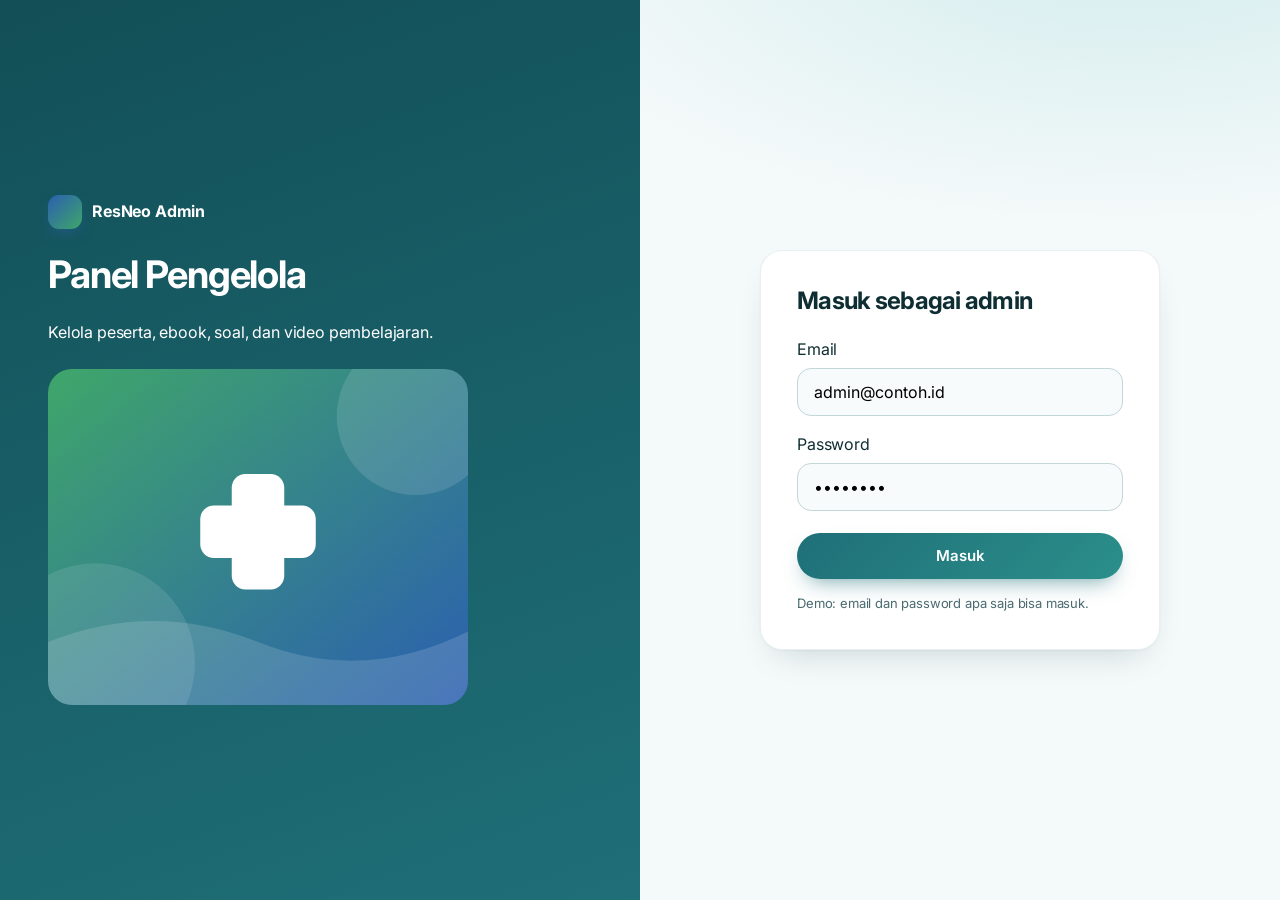
==== admin.html @ b6866e9e "first commit" ====
<!doctype html><html lang="id"><head><meta charset="utf-8"><meta name="viewport" content="width=device-width,initial-scale=1"><title>Dasbor Admin – ResNeo</title><link rel="icon" href="assets/hero.svg"><link href="https://fonts.googleapis.com/css2?family=Inter:wght@400;600;700&display=swap" rel="stylesheet"><link rel="stylesheet" href="styles.css"></head><body><div class="adm"><nav class="sb"><a class="lg" href="index.html" style="margin:0 0 20px 8px"><span class="dot"></span>ResNeo Admin</a><a class="on" href="admin.html">Peserta</a><a href="ebook.html">Ebook</a><a href="kuis.html">Soal</a><a href="video.html">Video</a><a id="lo" href="login.html">Keluar</a></nav><main class="am"><div class="sp" style="margin-bottom:22px"><h1>Peserta</h1><div class="row"><button class="bt o" id="dl">Unduh daftar siap</button><button class="bt" id="ad">Tambah peserta</button></div></div><div class="g3" style="margin-bottom:20px"><div class="cd"><p class="mu">Total peserta</p><h2 id="s1" style="font-size:34px"></h2></div><div class="cd"><p class="mu">Siap tatap muka</p><h2 id="s2" style="font-size:34px"></h2></div><div class="cd"><p class="mu">Rata-rata nilai kuis</p><h2 id="s3" style="font-size:34px"></h2></div></div><div class="cd"><input class="in" id="sq" placeholder="Cari nama peserta" style="max-width:320px;margin:0 0 10px"><div class="tw"><table><thead><tr><th>Nama</th><th>Ebook</th><th>Nilai kuis</th><th>Video</th><th>Status</th></tr></thead><tbody id="tb"></tbody></table></div></div><p class="mu" style="font-size:13px;margin-top:12px">Data pada tampilan ini hanya contoh.</p></main></div><script src="app.js"></script></body></html>
---- styles.css ----
:root{--t:#1F6F78;--td:#124F57;--g:#3FA66A;--b:#2B5FB0;--ink:#0F2E33;--mu:#4A6A70;--ln:#D5E3E4}
*{box-sizing:border-box}
body{margin:0;font-family:Inter,system-ui,sans-serif;color:var(--ink);letter-spacing:-.01em;background:radial-gradient(900px 420px at 88% -8%,#D3ECEE,transparent 70%),#F4F9F9;min-height:100vh;line-height:1.55}
a{color:inherit}img{max-width:100%;display:block}h1,h2,h3,p{margin:0}h1,h2,h3{letter-spacing:-.03em;line-height:1.15}
.w{max-width:1160px;margin:0 auto;padding:0 20px}.mu{color:var(--mu)}
.hd{position:sticky;top:0;z-index:20;background:rgba(255,255,255,.85);backdrop-filter:blur(12px);border-bottom:1px solid rgba(31,111,120,.12)}
.hd .w{display:flex;align-items:center;justify-content:space-between;height:64px}
.lg{display:flex;align-items:center;gap:10px;font-weight:700;text-decoration:none}
.dot{width:34px;height:34px;border-radius:11px;background:linear-gradient(135deg,var(--b),var(--g));box-shadow:0 6px 14px -4px rgba(43,95,176,.55);flex:none}
.nv{display:flex;gap:26px;align-items:center}.nv a{text-decoration:none;font-size:15px}.nv a.on{color:var(--t);font-weight:700}
.bg{display:none;background:0;border:0;font-size:26px;cursor:pointer;color:var(--ink)}
.bt{display:inline-flex;align-items:center;justify-content:center;min-height:46px;padding:0 26px;border-radius:999px;background:linear-gradient(135deg,var(--t),#2B8F8A);color:#fff!important;font-weight:600;font-size:15px;border:0;text-decoration:none;font-family:inherit;cursor:pointer;box-shadow:0 10px 22px -10px rgba(31,111,120,.7)}
.bt:disabled{opacity:.5;cursor:not-allowed}
.bt.o{background:#fff;color:var(--t)!important;border:1.5px solid #BFD9DB;box-shadow:none}
.bt.wh{background:#fff;color:var(--t)!important}.bt.gh{background:transparent;border:1.5px solid #fff;box-shadow:none}
.cd{background:#fff;border:1px solid rgba(31,111,120,.1);border-radius:22px;padding:24px;box-shadow:0 1px 2px rgba(15,46,51,.04),0 16px 36px -18px rgba(15,46,51,.22)}
.tg{display:inline-block;padding:5px 12px;border-radius:99px;font-size:13px;font-weight:600;background:#E3F4EA;color:#1B6B3F}.tg.w{background:#FFF1D6;color:#7A4B00}
.bar{height:10px;border-radius:99px;background:#E1ECED}.bar i{display:block;height:10px;border-radius:99px;background:linear-gradient(90deg,var(--b),var(--g));transition:width .4s}
.in{display:block;width:100%;height:48px;border:1px solid #C3D6D8;border-radius:14px;padding:0 16px;font-size:16px;font-family:inherit;margin-top:6px;background:#F7FBFB}
.in:focus{outline:2px solid var(--t);outline-offset:1px}
.hero{margin-top:24px;border-radius:32px;color:#fff;padding:56px;display:flex;align-items:center;gap:40px;overflow:hidden;background:radial-gradient(600px 320px at 92% 8%,rgba(63,166,106,.55),transparent 70%),radial-gradient(520px 320px at 55% 115%,rgba(43,95,176,.55),transparent 70%),linear-gradient(135deg,#124F57,#1F6F78)}
.hero>div{flex:1}.hero h1{font-size:clamp(32px,5.2vw,54px);margin:16px 0}.hero p{font-size:17px;max-width:520px;margin-bottom:28px}
.hero img{width:min(380px,40%);border-radius:28px;box-shadow:0 30px 60px -20px rgba(0,0,0,.5)}
.tg0{display:inline-block;padding:6px 14px;border-radius:99px;background:rgba(255,255,255,.16);font-size:13px;font-weight:600;letter-spacing:.06em}
.row{display:flex;gap:12px;flex-wrap:wrap}
.sh{font-size:28px;margin:48px 0 20px}
.g3,.g4{display:grid;gap:16px;grid-template-columns:repeat(3,1fr)}.g4{grid-template-columns:repeat(4,1fr)}
.num{width:38px;height:38px;border-radius:12px;background:linear-gradient(135deg,var(--t),var(--g));color:#fff;display:flex;align-items:center;justify-content:center;font-weight:700;margin-bottom:14px}
.ci{padding:0;overflow:hidden;text-decoration:none;display:block}.ci img{aspect-ratio:4/3;width:100%;object-fit:cover}.ci div{padding:20px}
.cta{margin:48px 0;border-radius:28px;background:linear-gradient(135deg,#124F57,#1F6F78);color:#fff;padding:40px;display:flex;gap:20px;justify-content:space-between;align-items:center;flex-wrap:wrap}
.ft{border-top:1px solid var(--ln);padding:24px 0;font-size:14px;color:var(--mu)}
.sp{display:flex;justify-content:space-between;align-items:center;gap:12px;flex-wrap:wrap}
.rd{display:grid;grid-template-columns:270px 1fr;gap:24px;margin:28px 0}
.ti{display:flex;justify-content:space-between;width:100%;text-align:left;padding:12px 14px;border:0;background:0;border-radius:12px;font:inherit;font-size:15px;cursor:pointer;color:var(--ink)}
.ti.on{background:#E3EFF0;font-weight:700}.ti:disabled{opacity:.45;cursor:not-allowed}.ti small{color:var(--mu)}
.pgc{position:relative;overflow:hidden;padding:32px}.pgc img{border-radius:16px;margin:20px 0;width:100%;max-height:260px;object-fit:cover}
.wm{position:absolute;inset:0;display:flex;align-items:center;justify-content:center;transform:rotate(-18deg);font-size:clamp(18px,3vw,30px);font-weight:700;opacity:.09;pointer-events:none;text-align:center}
.op{display:flex;gap:14px;align-items:center;width:100%;text-align:left;padding:16px 18px;border-radius:16px;margin-bottom:12px;border:2px solid var(--ln);background:#fff;font:inherit;cursor:pointer}
.op b{width:30px;height:30px;border-radius:50%;background:#E4EEEF;display:flex;align-items:center;justify-content:center;flex:none}
.op.s{border-color:var(--t);background:#E3EFF0}.op.s b{background:var(--t);color:#fff}
.qn{display:flex;flex-wrap:wrap;gap:8px}.qn button{width:40px;height:40px;border-radius:12px;border:0;font-weight:600;background:#E4EEEF;cursor:pointer}.qn .d{background:#E3F4EA;color:#1B6B3F}.qn .c{background:var(--t);color:#fff}
.vc{position:relative}.vc .pl{position:absolute;top:12px;right:12px}
.md{position:fixed;inset:0;background:rgba(15,46,51,.6);display:none;align-items:center;justify-content:center;padding:20px;z-index:50}.md.open{display:flex}.md .cd{max-width:640px;width:100%}
.lgn{display:grid;grid-template-columns:1fr 1fr;min-height:100vh}
.lgn aside{background:linear-gradient(160deg,#124F57,#1F6F78);color:#fff;padding:48px;display:flex;flex-direction:column;justify-content:center;gap:24px}.lgn aside img{border-radius:24px;max-width:420px}
.lgn main{display:flex;align-items:center;justify-content:center;padding:24px}.lgn .cd{width:100%;max-width:400px;padding:36px}
.adm{display:grid;grid-template-columns:248px 1fr;min-height:100vh}
.sb{background:linear-gradient(180deg,#124F57,#1F6F78);color:#fff;padding:24px 16px;display:flex;flex-direction:column;gap:4px}
.sb a{padding:12px 16px;border-radius:12px;text-decoration:none;font-size:15px}.sb a.on{background:rgba(255,255,255,.18);font-weight:700}
.am{padding:28px 32px;min-width:0}.tw{overflow-x:auto}
table{width:100%;border-collapse:collapse;font-size:15px;min-width:560px}th{color:var(--mu);font-size:13px;text-align:left;padding:10px 12px}td{padding:14px 12px;border-top:1px solid var(--ln)}
@media(max-width:900px){.g4{grid-template-columns:1fr 1fr}.rd{grid-template-columns:1fr}.adm{grid-template-columns:1fr}.sb{flex-direction:row;overflow-x:auto;padding:12px}.sb .lg{display:none}.am{padding:20px}}
@media(max-width:780px){.bg{display:block}.nv{display:none;position:absolute;top:64px;left:0;right:0;flex-direction:column;align-items:stretch;gap:0;background:#fff;padding:8px 20px 16px;border-bottom:1px solid var(--ln)}.nv.open{display:flex}.nv a{padding:12px 0}.nv a.bt{margin-top:8px;padding:0}
.hero{flex-direction:column;padding:32px 24px;border-radius:24px;text-align:left}.hero img{width:100%}.g3{grid-template-columns:1fr}.lgn{grid-template-columns:1fr}.lgn aside{display:none}.cta{padding:28px 24px}.pgc{padding:20px}}
@media(max-width:480px){.g4{grid-template-columns:1fr}}
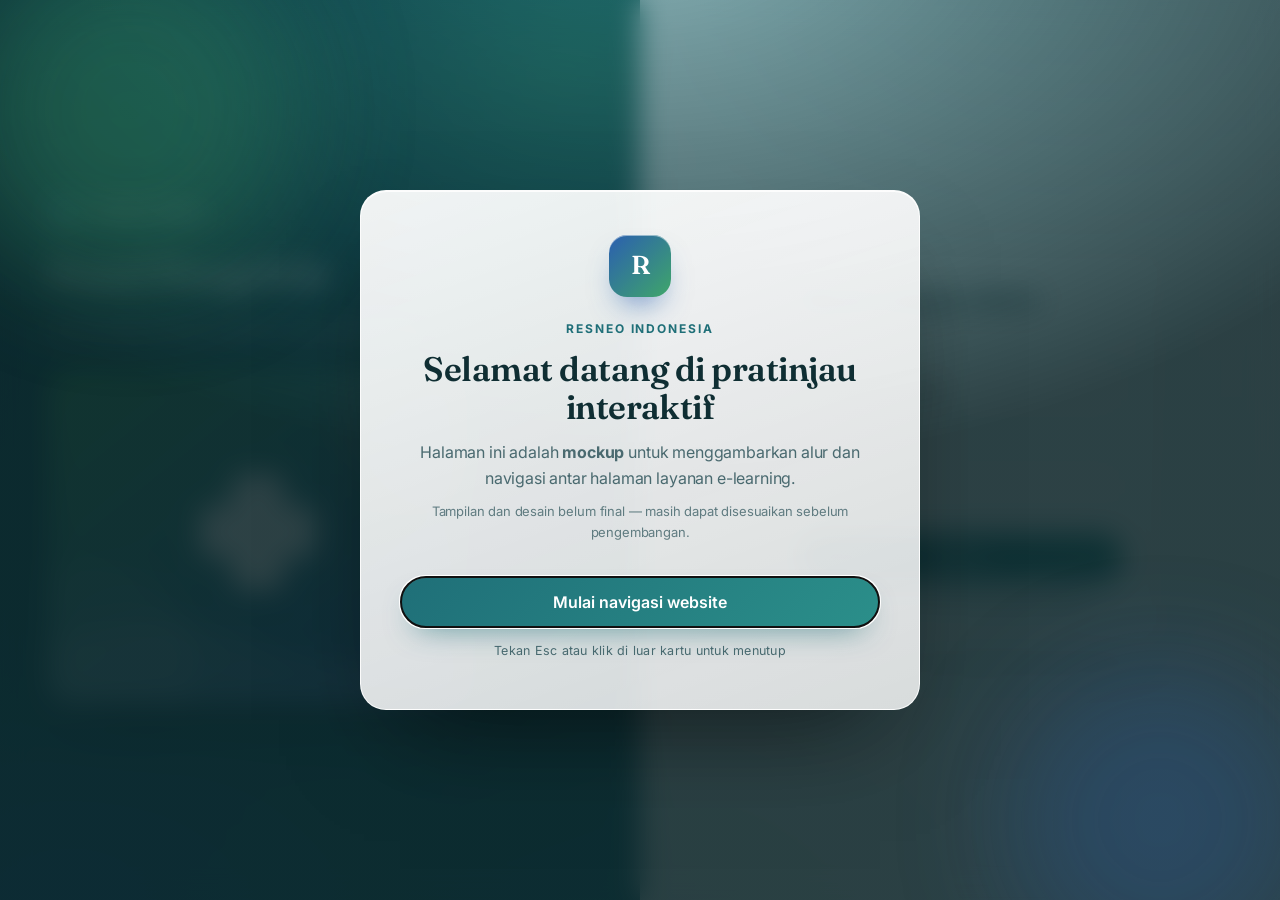
==== commit 5581660d: "feat(ui): polish visual premium & popup sambutan mockup - Tambah font display serif Fraunces untuk h" ====
--- a/admin.html
+++ b/admin.html
@@ -1 +1 @@
-<!doctype html><html lang="id"><head><meta charset="utf-8"><meta name="viewport" content="width=device-width,initial-scale=1"><title>Dasbor Admin – ResNeo</title><link rel="icon" href="assets/hero.svg"><link href="https://fonts.googleapis.com/css2?family=Inter:wght@400;600;700&display=swap" rel="stylesheet"><link rel="stylesheet" href="styles.css"></head><body><div class="adm"><nav class="sb"><a class="lg" href="index.html" style="margin:0 0 20px 8px"><span class="dot"></span>ResNeo Admin</a><a class="on" href="admin.html">Peserta</a><a href="ebook.html">Ebook</a><a href="kuis.html">Soal</a><a href="video.html">Video</a><a id="lo" href="login.html">Keluar</a></nav><main class="am"><div class="sp" style="margin-bottom:22px"><h1>Peserta</h1><div class="row"><button class="bt o" id="dl">Unduh daftar siap</button><button class="bt" id="ad">Tambah peserta</button></div></div><div class="g3" style="margin-bottom:20px"><div class="cd"><p class="mu">Total peserta</p><h2 id="s1" style="font-size:34px"></h2></div><div class="cd"><p class="mu">Siap tatap muka</p><h2 id="s2" style="font-size:34px"></h2></div><div class="cd"><p class="mu">Rata-rata nilai kuis</p><h2 id="s3" style="font-size:34px"></h2></div></div><div class="cd"><input class="in" id="sq" placeholder="Cari nama peserta" style="max-width:320px;margin:0 0 10px"><div class="tw"><table><thead><tr><th>Nama</th><th>Ebook</th><th>Nilai kuis</th><th>Video</th><th>Status</th></tr></thead><tbody id="tb"></tbody></table></div></div><p class="mu" style="font-size:13px;margin-top:12px">Data pada tampilan ini hanya contoh.</p></main></div><script src="app.js"></script></body></html>+<!doctype html><html lang="id"><head><meta charset="utf-8"><meta name="viewport" content="width=device-width,initial-scale=1"><title>Dasbor Admin – ResNeo</title><link rel="icon" href="assets/hero.svg"><link href="https://fonts.googleapis.com/css2?family=Inter:wght@400;500;600;700&family=Fraunces:opsz,wght@9..144,400;9..144,500;9..144,600&display=swap" rel="stylesheet"><link rel="stylesheet" href="styles.css"></head><body><div class="adm"><nav class="sb"><a class="lg" href="index.html" style="margin:0 0 20px 8px"><span class="dot"></span>ResNeo Admin</a><a class="on" href="admin.html">Peserta</a><a href="ebook.html">Ebook</a><a href="kuis.html">Soal</a><a href="video.html">Video</a><a id="lo" href="login.html">Keluar</a></nav><main class="am"><div class="sp" style="margin-bottom:22px"><h1>Peserta</h1><div class="row"><button class="bt o" id="dl">Unduh daftar siap</button><button class="bt" id="ad">Tambah peserta</button></div></div><div class="g3" style="margin-bottom:20px"><div class="cd"><p class="mu">Total peserta</p><h2 id="s1" style="font-size:34px"></h2></div><div class="cd"><p class="mu">Siap tatap muka</p><h2 id="s2" style="font-size:34px"></h2></div><div class="cd"><p class="mu">Rata-rata nilai kuis</p><h2 id="s3" style="font-size:34px"></h2></div></div><div class="cd"><input class="in" id="sq" placeholder="Cari nama peserta" style="max-width:320px;margin:0 0 10px"><div class="tw"><table><thead><tr><th>Nama</th><th>Ebook</th><th>Nilai kuis</th><th>Video</th><th>Status</th></tr></thead><tbody id="tb"></tbody></table></div></div><p class="mu" style="font-size:13px;margin-top:12px">Data pada tampilan ini hanya contoh.</p></main></div><script src="app.js"></script></body></html>
--- a/styles.css
+++ b/styles.css
@@ -1,33 +1,56 @@
-:root{--t:#1F6F78;--td:#124F57;--g:#3FA66A;--b:#2B5FB0;--ink:#0F2E33;--mu:#4A6A70;--ln:#D5E3E4}
+:root{--t:#1F6F78;--td:#124F57;--g:#3FA66A;--b:#2B5FB0;--ink:#0F2E33;--mu:#4A6A70;--ln:#D5E3E4;
+--font-body:Inter,system-ui,sans-serif;--font-display:Fraunces,Georgia,"Times New Roman",serif;
+--glass:rgba(255,255,255,.62);--glass-strong:rgba(255,255,255,.78);--glass-brd:rgba(255,255,255,.75);
+--glass-hi:rgba(255,255,255,.9);--glow-teal:rgba(31,111,120,.16);--glow-blue:rgba(43,95,176,.13);--glow-green:rgba(63,166,106,.12);
+--sh-sm:0 1px 2px rgba(15,46,51,.05);--sh-md:0 18px 40px -22px rgba(15,46,51,.3);--sh-lg:0 34px 70px -30px rgba(15,46,51,.42);
+--ease:cubic-bezier(.22,.61,.36,1)}
 *{box-sizing:border-box}
-body{margin:0;font-family:Inter,system-ui,sans-serif;color:var(--ink);letter-spacing:-.01em;background:radial-gradient(900px 420px at 88% -8%,#D3ECEE,transparent 70%),#F4F9F9;min-height:100vh;line-height:1.55}
-a{color:inherit}img{max-width:100%;display:block}h1,h2,h3,p{margin:0}h1,h2,h3{letter-spacing:-.03em;line-height:1.15}
+body{margin:0;font-family:var(--font-body);color:var(--ink);letter-spacing:-.01em;background:#F4F9F9;min-height:100vh;line-height:1.6}
+body::before{content:"";position:fixed;inset:0;z-index:-1;pointer-events:none;background:
+radial-gradient(760px 520px at 84% -6%,var(--glow-teal),transparent 62%),
+radial-gradient(680px 480px at 6% 10%,var(--glow-blue),transparent 60%),
+radial-gradient(620px 460px at 50% 108%,var(--glow-green),transparent 60%),
+linear-gradient(180deg,#F6FBFB,#F1F7F7 60%,#F4F9F9)}
+a{color:inherit}img{max-width:100%;display:block}h1,h2,h3,p{margin:0}
+h1,h2,h3{font-family:var(--font-display);font-optical-sizing:auto;letter-spacing:-.015em;line-height:1.12;font-weight:600}
 .w{max-width:1160px;margin:0 auto;padding:0 20px}.mu{color:var(--mu)}
-.hd{position:sticky;top:0;z-index:20;background:rgba(255,255,255,.85);backdrop-filter:blur(12px);border-bottom:1px solid rgba(31,111,120,.12)}
+.hd{position:sticky;top:0;z-index:20;background:rgba(255,255,255,.72);backdrop-filter:blur(18px) saturate(160%);-webkit-backdrop-filter:blur(18px) saturate(160%);border-bottom:1px solid rgba(31,111,120,.1);box-shadow:0 10px 30px -24px rgba(15,46,51,.5)}
 .hd .w{display:flex;align-items:center;justify-content:space-between;height:64px}
-.lg{display:flex;align-items:center;gap:10px;font-weight:700;text-decoration:none}
-.dot{width:34px;height:34px;border-radius:11px;background:linear-gradient(135deg,var(--b),var(--g));box-shadow:0 6px 14px -4px rgba(43,95,176,.55);flex:none}
-.nv{display:flex;gap:26px;align-items:center}.nv a{text-decoration:none;font-size:15px}.nv a.on{color:var(--t);font-weight:700}
+.lg{display:flex;align-items:center;gap:10px;font-weight:700;text-decoration:none;letter-spacing:-.02em}
+.dot{width:34px;height:34px;border-radius:11px;background:linear-gradient(135deg,var(--b),var(--g));box-shadow:0 6px 14px -4px rgba(43,95,176,.55),inset 0 1px 0 rgba(255,255,255,.4);flex:none}
+.nv{display:flex;gap:26px;align-items:center}.nv a{text-decoration:none;font-size:15px;transition:color .25s var(--ease)}.nv a:hover{color:var(--t)}.nv a.on{color:var(--t);font-weight:700}
 .bg{display:none;background:0;border:0;font-size:26px;cursor:pointer;color:var(--ink)}
-.bt{display:inline-flex;align-items:center;justify-content:center;min-height:46px;padding:0 26px;border-radius:999px;background:linear-gradient(135deg,var(--t),#2B8F8A);color:#fff!important;font-weight:600;font-size:15px;border:0;text-decoration:none;font-family:inherit;cursor:pointer;box-shadow:0 10px 22px -10px rgba(31,111,120,.7)}
-.bt:disabled{opacity:.5;cursor:not-allowed}
-.bt.o{background:#fff;color:var(--t)!important;border:1.5px solid #BFD9DB;box-shadow:none}
-.bt.wh{background:#fff;color:var(--t)!important}.bt.gh{background:transparent;border:1.5px solid #fff;box-shadow:none}
-.cd{background:#fff;border:1px solid rgba(31,111,120,.1);border-radius:22px;padding:24px;box-shadow:0 1px 2px rgba(15,46,51,.04),0 16px 36px -18px rgba(15,46,51,.22)}
+.bt{position:relative;overflow:hidden;display:inline-flex;align-items:center;justify-content:center;min-height:46px;padding:0 26px;border-radius:999px;background:linear-gradient(135deg,var(--t),#2B8F8A);color:#fff!important;font-weight:600;font-size:15px;border:0;text-decoration:none;font-family:inherit;cursor:pointer;box-shadow:0 14px 30px -14px rgba(31,111,120,.75),inset 0 1px 0 rgba(255,255,255,.28);transition:transform .3s var(--ease),box-shadow .3s var(--ease),filter .3s var(--ease)}
+.bt::after{content:"";position:absolute;top:0;left:-60%;width:45%;height:100%;background:linear-gradient(100deg,transparent,rgba(255,255,255,.55),transparent);transform:skewX(-18deg);transition:left .6s var(--ease);pointer-events:none}
+.bt:hover{transform:translateY(-2px);box-shadow:0 20px 38px -16px rgba(31,111,120,.8),inset 0 1px 0 rgba(255,255,255,.3)}
+.bt:hover::after{left:120%}
+.bt:active{transform:translateY(0)}
+.bt:disabled{opacity:.5;cursor:not-allowed;transform:none}
+.bt.o{background:rgba(255,255,255,.85);backdrop-filter:blur(8px);color:var(--t)!important;border:1.5px solid rgba(191,217,219,.9);box-shadow:var(--sh-sm)}
+.bt.o:hover{box-shadow:0 14px 26px -16px rgba(15,46,51,.4);background:#fff}
+.bt.wh{background:#fff;color:var(--t)!important}.bt.gh{background:rgba(255,255,255,.1);backdrop-filter:blur(8px);border:1.5px solid rgba(255,255,255,.7);box-shadow:none}
+.bt.gh:hover{background:rgba(255,255,255,.2)}
+.cd{position:relative;background:var(--glass);backdrop-filter:blur(16px) saturate(150%);-webkit-backdrop-filter:blur(16px) saturate(150%);border:1px solid var(--glass-brd);border-radius:22px;padding:24px;box-shadow:var(--sh-sm),var(--sh-md);transition:transform .35s var(--ease),box-shadow .35s var(--ease)}
+.cd::before{content:"";position:absolute;inset:0;border-radius:inherit;padding:1px;background:linear-gradient(160deg,rgba(255,255,255,.9),rgba(255,255,255,0) 42%);-webkit-mask:linear-gradient(#000 0 0) content-box,linear-gradient(#000 0 0);-webkit-mask-composite:xor;mask-composite:exclude;pointer-events:none}
+a.cd:hover{transform:translateY(-4px);box-shadow:var(--sh-sm),0 30px 60px -28px rgba(15,46,51,.45)}
 .tg{display:inline-block;padding:5px 12px;border-radius:99px;font-size:13px;font-weight:600;background:#E3F4EA;color:#1B6B3F}.tg.w{background:#FFF1D6;color:#7A4B00}
-.bar{height:10px;border-radius:99px;background:#E1ECED}.bar i{display:block;height:10px;border-radius:99px;background:linear-gradient(90deg,var(--b),var(--g));transition:width .4s}
-.in{display:block;width:100%;height:48px;border:1px solid #C3D6D8;border-radius:14px;padding:0 16px;font-size:16px;font-family:inherit;margin-top:6px;background:#F7FBFB}
-.in:focus{outline:2px solid var(--t);outline-offset:1px}
-.hero{margin-top:24px;border-radius:32px;color:#fff;padding:56px;display:flex;align-items:center;gap:40px;overflow:hidden;background:radial-gradient(600px 320px at 92% 8%,rgba(63,166,106,.55),transparent 70%),radial-gradient(520px 320px at 55% 115%,rgba(43,95,176,.55),transparent 70%),linear-gradient(135deg,#124F57,#1F6F78)}
-.hero>div{flex:1}.hero h1{font-size:clamp(32px,5.2vw,54px);margin:16px 0}.hero p{font-size:17px;max-width:520px;margin-bottom:28px}
-.hero img{width:min(380px,40%);border-radius:28px;box-shadow:0 30px 60px -20px rgba(0,0,0,.5)}
-.tg0{display:inline-block;padding:6px 14px;border-radius:99px;background:rgba(255,255,255,.16);font-size:13px;font-weight:600;letter-spacing:.06em}
+.bar{height:10px;border-radius:99px;background:#E1ECED;overflow:hidden}.bar i{display:block;height:10px;border-radius:99px;background:linear-gradient(90deg,var(--b),var(--g));transition:width .6s var(--ease);box-shadow:0 0 12px rgba(63,166,106,.5)}
+.in{display:block;width:100%;height:48px;border:1px solid #C3D6D8;border-radius:14px;padding:0 16px;font-size:16px;font-family:inherit;margin-top:6px;background:rgba(255,255,255,.7);transition:border-color .25s var(--ease),box-shadow .25s var(--ease)}
+.in:focus{outline:none;border-color:var(--t);box-shadow:0 0 0 3px rgba(31,111,120,.15)}
+.hero{margin-top:24px;border-radius:32px;color:#fff;padding:56px;display:flex;align-items:center;gap:40px;overflow:hidden;position:relative;background:radial-gradient(600px 320px at 92% 8%,rgba(63,166,106,.55),transparent 70%),radial-gradient(520px 320px at 55% 115%,rgba(43,95,176,.55),transparent 70%),linear-gradient(135deg,#124F57,#1F6F78);box-shadow:0 40px 80px -40px rgba(15,46,51,.55),inset 0 1px 0 rgba(255,255,255,.15)}
+.hero::before{content:"";position:absolute;inset:0;background:radial-gradient(500px 300px at 15% 100%,rgba(63,166,106,.35),transparent 70%);pointer-events:none}
+.hero>div{flex:1;position:relative}
+.hero h1{font-size:clamp(32px,5.2vw,54px);margin:16px 0;font-weight:600}.hero p{font-size:17px;max-width:520px;margin-bottom:28px}
+.hero img{width:min(380px,40%);border-radius:28px;box-shadow:0 30px 60px -20px rgba(0,0,0,.5);position:relative}
+.tg0{display:inline-block;padding:6px 14px;border-radius:99px;background:rgba(255,255,255,.16);font-size:13px;font-weight:600;letter-spacing:.06em;border:1px solid rgba(255,255,255,.22)}
 .row{display:flex;gap:12px;flex-wrap:wrap}
-.sh{font-size:28px;margin:48px 0 20px}
+.sh{font-family:var(--font-display);font-optical-sizing:auto;font-size:clamp(26px,3.4vw,34px);margin:52px 0 20px;font-weight:600;letter-spacing:-.015em;line-height:1.15}
 .g3,.g4{display:grid;gap:16px;grid-template-columns:repeat(3,1fr)}.g4{grid-template-columns:repeat(4,1fr)}
 .num{width:38px;height:38px;border-radius:12px;background:linear-gradient(135deg,var(--t),var(--g));color:#fff;display:flex;align-items:center;justify-content:center;font-weight:700;margin-bottom:14px}
 .ci{padding:0;overflow:hidden;text-decoration:none;display:block}.ci img{aspect-ratio:4/3;width:100%;object-fit:cover}.ci div{padding:20px}
-.cta{margin:48px 0;border-radius:28px;background:linear-gradient(135deg,#124F57,#1F6F78);color:#fff;padding:40px;display:flex;gap:20px;justify-content:space-between;align-items:center;flex-wrap:wrap}
+.cta{margin:48px 0;border-radius:28px;background:linear-gradient(135deg,#124F57,#1F6F78);color:#fff;padding:40px;display:flex;gap:20px;justify-content:space-between;align-items:center;flex-wrap:wrap;position:relative;overflow:hidden;box-shadow:0 34px 70px -34px rgba(15,46,51,.55),inset 0 1px 0 rgba(255,255,255,.12)}
+.cta::before{content:"";position:absolute;inset:0;background:radial-gradient(420px 240px at 88% 10%,rgba(63,166,106,.4),transparent 70%);pointer-events:none}
+.cta>*{position:relative}
 .ft{border-top:1px solid var(--ln);padding:24px 0;font-size:14px;color:var(--mu)}
 .sp{display:flex;justify-content:space-between;align-items:center;gap:12px;flex-wrap:wrap}
 .rd{display:grid;grid-template-columns:270px 1fr;gap:24px;margin:28px 0}
@@ -35,21 +58,64 @@
 .ti.on{background:#E3EFF0;font-weight:700}.ti:disabled{opacity:.45;cursor:not-allowed}.ti small{color:var(--mu)}
 .pgc{position:relative;overflow:hidden;padding:32px}.pgc img{border-radius:16px;margin:20px 0;width:100%;max-height:260px;object-fit:cover}
 .wm{position:absolute;inset:0;display:flex;align-items:center;justify-content:center;transform:rotate(-18deg);font-size:clamp(18px,3vw,30px);font-weight:700;opacity:.09;pointer-events:none;text-align:center}
-.op{display:flex;gap:14px;align-items:center;width:100%;text-align:left;padding:16px 18px;border-radius:16px;margin-bottom:12px;border:2px solid var(--ln);background:#fff;font:inherit;cursor:pointer}
-.op b{width:30px;height:30px;border-radius:50%;background:#E4EEEF;display:flex;align-items:center;justify-content:center;flex:none}
+.op{display:flex;gap:14px;align-items:center;width:100%;text-align:left;padding:16px 18px;border-radius:16px;margin-bottom:12px;border:2px solid var(--ln);background:rgba(255,255,255,.7);font:inherit;cursor:pointer;word-break:break-word;transition:border-color .25s var(--ease),background .25s var(--ease),transform .25s var(--ease),box-shadow .25s var(--ease)}
+.op:hover{border-color:#BFD9DB;background:#fff;transform:translateY(-1px);box-shadow:var(--sh-sm)}
+.op b{width:30px;height:30px;border-radius:50%;background:#E4EEEF;display:flex;align-items:center;justify-content:center;flex:none;transition:background .25s var(--ease),color .25s var(--ease)}
 .op.s{border-color:var(--t);background:#E3EFF0}.op.s b{background:var(--t);color:#fff}
-.qn{display:flex;flex-wrap:wrap;gap:8px}.qn button{width:40px;height:40px;border-radius:12px;border:0;font-weight:600;background:#E4EEEF;cursor:pointer}.qn .d{background:#E3F4EA;color:#1B6B3F}.qn .c{background:var(--t);color:#fff}
+.qn{display:flex;flex-wrap:wrap;gap:8px}.qn button{width:40px;height:40px;border-radius:12px;border:0;font-weight:600;background:#E4EEEF;cursor:pointer;transition:transform .2s var(--ease),background .2s var(--ease)}.qn button:hover{transform:translateY(-1px);background:#D6E6E8}.qn .d{background:#E3F4EA;color:#1B6B3F}.qn .c{background:var(--t);color:#fff;box-shadow:0 8px 18px -8px rgba(31,111,120,.8)}
+.rdq{grid-template-columns:1fr 280px}.qcard{padding:32px;min-width:0}.qcard #qq{font-size:22px;margin-bottom:22px}.qaside{align-self:start}
+.rcard{text-align:center;padding:48px 24px}.rcard #rs{font-size:72px;margin:8px 0}
 .vc{position:relative}.vc .pl{position:absolute;top:12px;right:12px}
-.md{position:fixed;inset:0;background:rgba(15,46,51,.6);display:none;align-items:center;justify-content:center;padding:20px;z-index:50}.md.open{display:flex}.md .cd{max-width:640px;width:100%}
+.md{position:fixed;inset:0;background:rgba(10,34,38,.55);backdrop-filter:blur(8px);display:none;align-items:center;justify-content:center;padding:20px;z-index:50}.md.open{display:flex;animation:fadeIn .3s var(--ease)}.md .cd{max-width:640px;width:100%;animation:popIn .38s var(--ease);background:var(--glass-strong)}
 .lgn{display:grid;grid-template-columns:1fr 1fr;min-height:100vh}
-.lgn aside{background:linear-gradient(160deg,#124F57,#1F6F78);color:#fff;padding:48px;display:flex;flex-direction:column;justify-content:center;gap:24px}.lgn aside img{border-radius:24px;max-width:420px}
+.lgn aside{position:relative;overflow:hidden;background:linear-gradient(160deg,#124F57,#1F6F78);color:#fff;padding:48px;display:flex;flex-direction:column;justify-content:center;gap:24px}
+.lgn aside::before{content:"";position:absolute;inset:0;background:radial-gradient(460px 320px at 88% 8%,rgba(63,166,106,.42),transparent 70%),radial-gradient(420px 300px at 10% 100%,rgba(43,95,176,.4),transparent 70%);pointer-events:none}
+.lgn aside>*{position:relative}
+.lgn aside h1{font-weight:600}.lgn aside img{border-radius:24px;max-width:420px;box-shadow:0 30px 60px -26px rgba(0,0,0,.5)}
 .lgn main{display:flex;align-items:center;justify-content:center;padding:24px}.lgn .cd{width:100%;max-width:400px;padding:36px}
 .adm{display:grid;grid-template-columns:248px 1fr;min-height:100vh}
-.sb{background:linear-gradient(180deg,#124F57,#1F6F78);color:#fff;padding:24px 16px;display:flex;flex-direction:column;gap:4px}
-.sb a{padding:12px 16px;border-radius:12px;text-decoration:none;font-size:15px}.sb a.on{background:rgba(255,255,255,.18);font-weight:700}
+.sb{position:relative;overflow:hidden;background:linear-gradient(180deg,#124F57,#1F6F78);color:#fff;padding:24px 16px;display:flex;flex-direction:column;gap:4px}
+.sb a{padding:12px 16px;border-radius:12px;text-decoration:none;font-size:15px;transition:background .25s var(--ease)}.sb a:hover{background:rgba(255,255,255,.1)}.sb a.on{background:rgba(255,255,255,.18);font-weight:700}
 .am{padding:28px 32px;min-width:0}.tw{overflow-x:auto}
-table{width:100%;border-collapse:collapse;font-size:15px;min-width:560px}th{color:var(--mu);font-size:13px;text-align:left;padding:10px 12px}td{padding:14px 12px;border-top:1px solid var(--ln)}
-@media(max-width:900px){.g4{grid-template-columns:1fr 1fr}.rd{grid-template-columns:1fr}.adm{grid-template-columns:1fr}.sb{flex-direction:row;overflow-x:auto;padding:12px}.sb .lg{display:none}.am{padding:20px}}
+table{width:100%;border-collapse:collapse;font-size:15px;min-width:560px}th{color:var(--mu);font-size:13px;text-align:left;padding:10px 12px}td{padding:14px 12px;border-top:1px solid var(--ln)}tbody tr{transition:background .2s var(--ease)}tbody tr:hover{background:rgba(255,255,255,.55)}
+
+/* Intro / welcome popup */
+@keyframes fadeIn{from{opacity:0}to{opacity:1}}
+@keyframes popIn{from{opacity:0;transform:translateY(14px) scale(.96)}to{opacity:1;transform:none}}
+@keyframes floatOrb{0%,100%{transform:translate3d(0,0,0)}50%{transform:translate3d(0,-14px,0)}}
+.intro{position:fixed;inset:0;z-index:100;display:none;align-items:center;justify-content:center;padding:24px;background:radial-gradient(900px 560px at 50% -10%,rgba(31,111,120,.5),rgba(10,34,38,.86));backdrop-filter:blur(14px);overflow:hidden;overflow-y:auto}
+.intro.open{display:flex;animation:fadeIn .4s var(--ease)}
+.intro .orb{position:absolute;border-radius:50%;filter:blur(60px);opacity:.55;pointer-events:none;animation:floatOrb 9s ease-in-out infinite}
+.intro .orb.o1{width:340px;height:340px;background:rgba(63,166,106,.55);top:-60px;left:-40px}
+.intro .orb.o2{width:300px;height:300px;background:rgba(43,95,176,.5);bottom:-70px;right:-30px;animation-delay:-4s}
+.intro .card{position:relative;max-width:560px;width:100%;text-align:center;padding:44px 40px 38px;border-radius:26px;color:var(--ink);
+background:linear-gradient(160deg,rgba(255,255,255,.94),rgba(255,255,255,.82));border:1px solid rgba(255,255,255,.9);
+box-shadow:0 50px 100px -40px rgba(0,0,0,.6),inset 0 1px 0 rgba(255,255,255,.9);animation:popIn .5s var(--ease)}
+.intro .badge{width:62px;height:62px;border-radius:18px;margin:0 auto 18px;display:flex;align-items:center;justify-content:center;background:linear-gradient(135deg,var(--b),var(--g));box-shadow:0 16px 30px -12px rgba(43,95,176,.7),inset 0 1px 0 rgba(255,255,255,.5);font-family:var(--font-display);font-weight:600;font-size:26px;color:#fff}
+.intro .eyebrow{display:inline-block;font-size:12px;font-weight:700;letter-spacing:.16em;text-transform:uppercase;color:var(--t);margin-bottom:12px}
+.intro h2{font-size:clamp(26px,4.4vw,34px);margin-bottom:14px;font-weight:600}
+.intro p{color:var(--mu);font-size:16px;margin-bottom:10px}
+.intro .fine{font-size:13px;opacity:.85}
+.intro .bt{width:100%;margin-top:24px;min-height:50px;font-size:16px}
+.intro .hint{margin-top:14px;font-size:12.5px;color:var(--mu);letter-spacing:.02em}
+
+/* Reveal on scroll */
+.reveal{opacity:0;transform:translateY(18px);transition:opacity .6s var(--ease),transform .6s var(--ease)}
+.reveal.in{opacity:1;transform:none}
+
+@media(prefers-reduced-motion:reduce){
+*,*::before,*::after{animation-duration:.001ms!important;animation-iteration-count:1!important;transition-duration:.001ms!important}
+.reveal{opacity:1!important;transform:none!important}
+.bt:hover,a.cd:hover,.op:hover{transform:none!important}
+}
+@media(max-width:900px){.g4{grid-template-columns:1fr 1fr}.rd{grid-template-columns:1fr}.adm{grid-template-columns:1fr}.sb{flex-direction:row;overflow-x:auto;padding:12px}.sb .lg{display:none}.am{padding:20px}
+.qnav{flex-direction:row-reverse}.qnav .bt{flex:1}}
 @media(max-width:780px){.bg{display:block}.nv{display:none;position:absolute;top:64px;left:0;right:0;flex-direction:column;align-items:stretch;gap:0;background:#fff;padding:8px 20px 16px;border-bottom:1px solid var(--ln)}.nv.open{display:flex}.nv a{padding:12px 0}.nv a.bt{margin-top:8px;padding:0}
-.hero{flex-direction:column;padding:32px 24px;border-radius:24px;text-align:left}.hero img{width:100%}.g3{grid-template-columns:1fr}.lgn{grid-template-columns:1fr}.lgn aside{display:none}.cta{padding:28px 24px}.pgc{padding:20px}}
-@media(max-width:480px){.g4{grid-template-columns:1fr}}
+.hero{flex-direction:column;padding:32px 24px;border-radius:24px;text-align:left}.hero img{width:100%}.g3{grid-template-columns:1fr}.lgn{grid-template-columns:1fr}.lgn aside{display:none}.cta{padding:28px 24px}.pgc{padding:20px}
+.qcard{padding:22px}.qcard #qq{font-size:19px;margin-bottom:18px}.qaside{padding:18px}.qn button{width:44px;height:44px}.rcard{padding:36px 20px}.rcard #rs{font-size:56px}}
+@media(max-width:480px){.g4{grid-template-columns:1fr}.w{padding:0 14px}.rd{margin:18px 0;gap:16px}.cd{border-radius:18px}
+.qcard{padding:18px 16px}.op{padding:14px 14px;gap:12px;font-size:15px}.op b{width:28px;height:28px}
+.qnav .bt{padding:0 14px;font-size:14px;min-height:44px}.qn{gap:6px}.qn button{width:40px;height:40px}
+.rcard{padding:28px 16px}.rcard #rs{font-size:48px}.rcard .row{flex-direction:column}.rcard .row .bt{width:100%}
+.intro{padding:16px}.intro .card{padding:32px 22px 28px;border-radius:20px}.intro .badge{margin-bottom:14px}}
+@media(max-height:640px){.intro{padding:12px}.intro .card{padding:24px 20px 22px}.intro .badge{width:52px;height:52px;margin-bottom:10px;font-size:22px}.intro h2{margin-bottom:8px}.intro p{margin-bottom:6px;font-size:15px}.intro .bt{margin-top:16px}.intro .hint{margin-top:8px}}
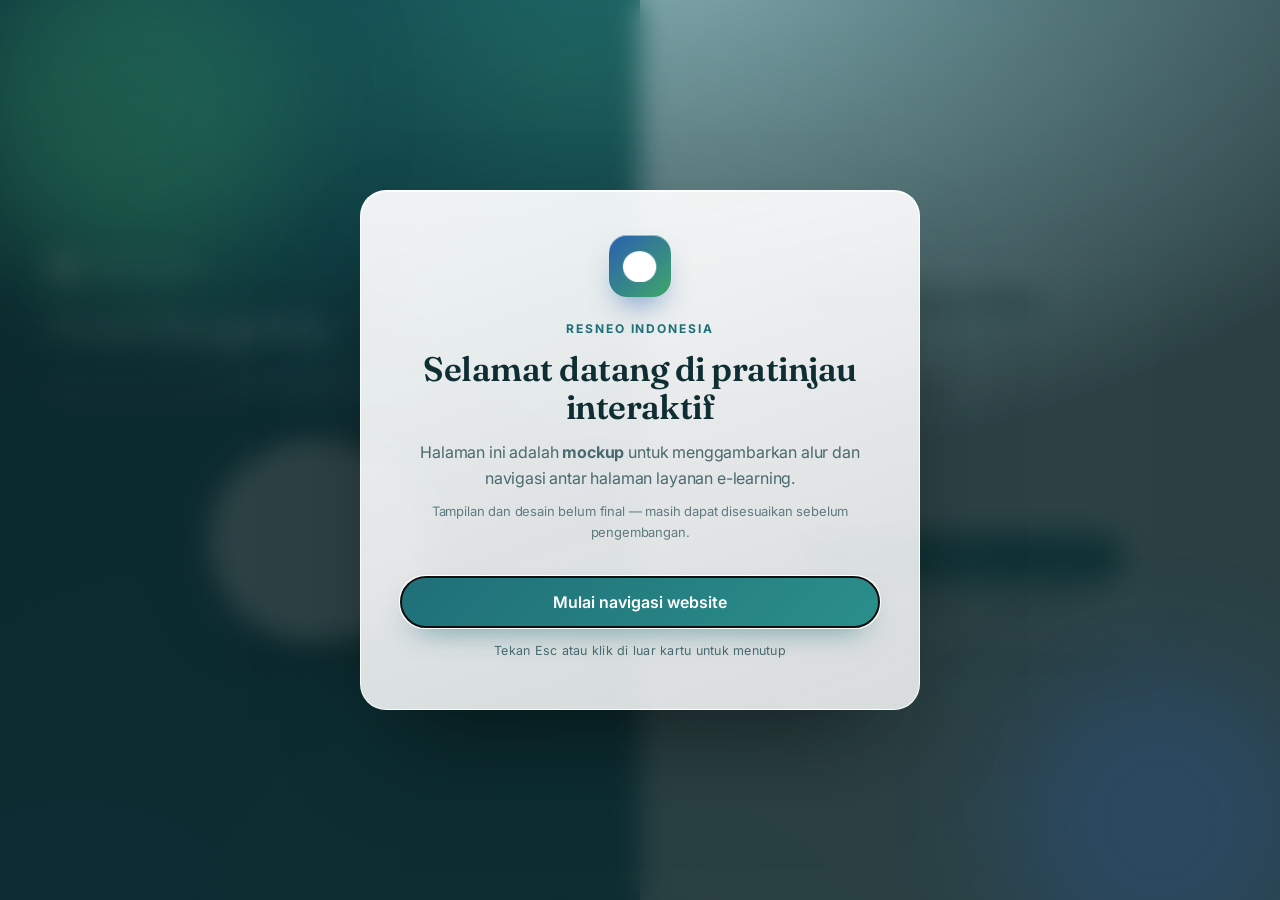
==== commit d6c72f16: "feat(logo): tambah logo ResNeo di hero, header, popup, dan login admin - Buat assets/logo-clean.svg " ====
--- a/admin.html
+++ b/admin.html
@@ -1 +1 @@
-<!doctype html><html lang="id"><head><meta charset="utf-8"><meta name="viewport" content="width=device-width,initial-scale=1"><title>Dasbor Admin – ResNeo</title><link rel="icon" href="assets/hero.svg"><link href="https://fonts.googleapis.com/css2?family=Inter:wght@400;500;600;700&family=Fraunces:opsz,wght@9..144,400;9..144,500;9..144,600&display=swap" rel="stylesheet"><link rel="stylesheet" href="styles.css"></head><body><div class="adm"><nav class="sb"><a class="lg" href="index.html" style="margin:0 0 20px 8px"><span class="dot"></span>ResNeo Admin</a><a class="on" href="admin.html">Peserta</a><a href="ebook.html">Ebook</a><a href="kuis.html">Soal</a><a href="video.html">Video</a><a id="lo" href="login.html">Keluar</a></nav><main class="am"><div class="sp" style="margin-bottom:22px"><h1>Peserta</h1><div class="row"><button class="bt o" id="dl">Unduh daftar siap</button><button class="bt" id="ad">Tambah peserta</button></div></div><div class="g3" style="margin-bottom:20px"><div class="cd"><p class="mu">Total peserta</p><h2 id="s1" style="font-size:34px"></h2></div><div class="cd"><p class="mu">Siap tatap muka</p><h2 id="s2" style="font-size:34px"></h2></div><div class="cd"><p class="mu">Rata-rata nilai kuis</p><h2 id="s3" style="font-size:34px"></h2></div></div><div class="cd"><input class="in" id="sq" placeholder="Cari nama peserta" style="max-width:320px;margin:0 0 10px"><div class="tw"><table><thead><tr><th>Nama</th><th>Ebook</th><th>Nilai kuis</th><th>Video</th><th>Status</th></tr></thead><tbody id="tb"></tbody></table></div></div><p class="mu" style="font-size:13px;margin-top:12px">Data pada tampilan ini hanya contoh.</p></main></div><script src="app.js"></script></body></html>+<!doctype html><html lang="id"><head><meta charset="utf-8"><meta name="viewport" content="width=device-width,initial-scale=1"><title>Dasbor Admin – ResNeo</title><link rel="icon" href="assets/hero.svg"><link href="https://fonts.googleapis.com/css2?family=Inter:wght@400;500;600;700&family=Fraunces:opsz,wght@9..144,400;9..144,500;9..144,600&display=swap" rel="stylesheet"><link rel="stylesheet" href="styles.css"></head><body><div class="adm"><nav class="sb"><a class="lg" href="index.html" style="margin:0 0 20px 8px"><img class="logo on-dark" src="assets/logo-white.svg" alt="Logo ResNeo">ResNeo Admin</a><a class="on" href="admin.html">Peserta</a><a href="ebook.html">Ebook</a><a href="kuis.html">Soal</a><a href="video.html">Video</a><a id="lo" href="login.html">Keluar</a></nav><main class="am"><div class="sp" style="margin-bottom:22px"><h1>Peserta</h1><div class="row"><button class="bt o" id="dl">Unduh daftar siap</button><button class="bt" id="ad">Tambah peserta</button></div></div><div class="g3" style="margin-bottom:20px"><div class="cd"><p class="mu">Total peserta</p><h2 id="s1" style="font-size:34px"></h2></div><div class="cd"><p class="mu">Siap tatap muka</p><h2 id="s2" style="font-size:34px"></h2></div><div class="cd"><p class="mu">Rata-rata nilai kuis</p><h2 id="s3" style="font-size:34px"></h2></div></div><div class="cd"><input class="in" id="sq" placeholder="Cari nama peserta" style="max-width:320px;margin:0 0 10px"><div class="tw"><table><thead><tr><th>Nama</th><th>Ebook</th><th>Nilai kuis</th><th>Video</th><th>Status</th></tr></thead><tbody id="tb"></tbody></table></div></div><p class="mu" style="font-size:13px;margin-top:12px">Data pada tampilan ini hanya contoh.</p></main></div><script src="app.js"></script></body></html>
--- a/styles.css
+++ b/styles.css
@@ -18,6 +18,8 @@
 .hd .w{display:flex;align-items:center;justify-content:space-between;height:64px}
 .lg{display:flex;align-items:center;gap:10px;font-weight:700;text-decoration:none;letter-spacing:-.02em}
 .dot{width:34px;height:34px;border-radius:11px;background:linear-gradient(135deg,var(--b),var(--g));box-shadow:0 6px 14px -4px rgba(43,95,176,.55),inset 0 1px 0 rgba(255,255,255,.4);flex:none}
+.logo{width:32px;height:32px;object-fit:contain;flex:none;display:block}
+.logo.on-dark{filter:drop-shadow(0 4px 10px rgba(0,0,0,.25))}
 .nv{display:flex;gap:26px;align-items:center}.nv a{text-decoration:none;font-size:15px;transition:color .25s var(--ease)}.nv a:hover{color:var(--t)}.nv a.on{color:var(--t);font-weight:700}
 .bg{display:none;background:0;border:0;font-size:26px;cursor:pointer;color:var(--ink)}
 .bt{position:relative;overflow:hidden;display:inline-flex;align-items:center;justify-content:center;min-height:46px;padding:0 26px;border-radius:999px;background:linear-gradient(135deg,var(--t),#2B8F8A);color:#fff!important;font-weight:600;font-size:15px;border:0;text-decoration:none;font-family:inherit;cursor:pointer;box-shadow:0 14px 30px -14px rgba(31,111,120,.75),inset 0 1px 0 rgba(255,255,255,.28);transition:transform .3s var(--ease),box-shadow .3s var(--ease),filter .3s var(--ease)}
@@ -42,6 +44,8 @@
 .hero>div{flex:1;position:relative}
 .hero h1{font-size:clamp(32px,5.2vw,54px);margin:16px 0;font-weight:600}.hero p{font-size:17px;max-width:520px;margin-bottom:28px}
 .hero img{width:min(380px,40%);border-radius:28px;box-shadow:0 30px 60px -20px rgba(0,0,0,.5);position:relative}
+.hero-logo{width:min(320px,38%);flex:none;display:flex;align-items:center;justify-content:center;position:relative}
+.hero-logo img{width:100%;height:auto;max-width:320px;border-radius:0;box-shadow:none;filter:drop-shadow(0 26px 50px rgba(0,0,0,.35))}
 .tg0{display:inline-block;padding:6px 14px;border-radius:99px;background:rgba(255,255,255,.16);font-size:13px;font-weight:600;letter-spacing:.06em;border:1px solid rgba(255,255,255,.22)}
 .row{display:flex;gap:12px;flex-wrap:wrap}
 .sh{font-family:var(--font-display);font-optical-sizing:auto;font-size:clamp(26px,3.4vw,34px);margin:52px 0 20px;font-weight:600;letter-spacing:-.015em;line-height:1.15}
@@ -72,6 +76,8 @@
 .lgn aside::before{content:"";position:absolute;inset:0;background:radial-gradient(460px 320px at 88% 8%,rgba(63,166,106,.42),transparent 70%),radial-gradient(420px 300px at 10% 100%,rgba(43,95,176,.4),transparent 70%);pointer-events:none}
 .lgn aside>*{position:relative}
 .lgn aside h1{font-weight:600}.lgn aside img{border-radius:24px;max-width:420px;box-shadow:0 30px 60px -26px rgba(0,0,0,.5)}
+.lgn-logo{display:flex;align-items:center;justify-content:center;padding:8px 0}
+.lgn-logo img{width:min(260px,70%);height:auto;border-radius:0;box-shadow:none;filter:drop-shadow(0 24px 48px rgba(0,0,0,.4))}
 .lgn main{display:flex;align-items:center;justify-content:center;padding:24px}.lgn .cd{width:100%;max-width:400px;padding:36px}
 .adm{display:grid;grid-template-columns:248px 1fr;min-height:100vh}
 .sb{position:relative;overflow:hidden;background:linear-gradient(180deg,#124F57,#1F6F78);color:#fff;padding:24px 16px;display:flex;flex-direction:column;gap:4px}
@@ -92,6 +98,7 @@
 background:linear-gradient(160deg,rgba(255,255,255,.94),rgba(255,255,255,.82));border:1px solid rgba(255,255,255,.9);
 box-shadow:0 50px 100px -40px rgba(0,0,0,.6),inset 0 1px 0 rgba(255,255,255,.9);animation:popIn .5s var(--ease)}
 .intro .badge{width:62px;height:62px;border-radius:18px;margin:0 auto 18px;display:flex;align-items:center;justify-content:center;background:linear-gradient(135deg,var(--b),var(--g));box-shadow:0 16px 30px -12px rgba(43,95,176,.7),inset 0 1px 0 rgba(255,255,255,.5);font-family:var(--font-display);font-weight:600;font-size:26px;color:#fff}
+.intro .badge img{width:40px;height:40px;object-fit:contain;filter:brightness(0) invert(1)}
 .intro .eyebrow{display:inline-block;font-size:12px;font-weight:700;letter-spacing:.16em;text-transform:uppercase;color:var(--t);margin-bottom:12px}
 .intro h2{font-size:clamp(26px,4.4vw,34px);margin-bottom:14px;font-weight:600}
 .intro p{color:var(--mu);font-size:16px;margin-bottom:10px}
@@ -101,7 +108,7 @@
 
 /* Reveal on scroll */
 .reveal{opacity:0;transform:translateY(18px);transition:opacity .6s var(--ease),transform .6s var(--ease)}
-.reveal.in{opacity:1;transform:none}
+.reveal.is-revealed{opacity:1;transform:none}
 
 @media(prefers-reduced-motion:reduce){
 *,*::before,*::after{animation-duration:.001ms!important;animation-iteration-count:1!important;transition-duration:.001ms!important}
@@ -111,9 +118,10 @@
 @media(max-width:900px){.g4{grid-template-columns:1fr 1fr}.rd{grid-template-columns:1fr}.adm{grid-template-columns:1fr}.sb{flex-direction:row;overflow-x:auto;padding:12px}.sb .lg{display:none}.am{padding:20px}
 .qnav{flex-direction:row-reverse}.qnav .bt{flex:1}}
 @media(max-width:780px){.bg{display:block}.nv{display:none;position:absolute;top:64px;left:0;right:0;flex-direction:column;align-items:stretch;gap:0;background:#fff;padding:8px 20px 16px;border-bottom:1px solid var(--ln)}.nv.open{display:flex}.nv a{padding:12px 0}.nv a.bt{margin-top:8px;padding:0}
-.hero{flex-direction:column;padding:32px 24px;border-radius:24px;text-align:left}.hero img{width:100%}.g3{grid-template-columns:1fr}.lgn{grid-template-columns:1fr}.lgn aside{display:none}.cta{padding:28px 24px}.pgc{padding:20px}
+.hero{flex-direction:column;padding:32px 24px;border-radius:24px;text-align:left}.hero img{width:100%}.hero-logo{width:min(240px,70%)}.g3{grid-template-columns:1fr}.lgn{grid-template-columns:1fr}.lgn aside{display:none}.cta{padding:28px 24px}.pgc{padding:20px}
 .qcard{padding:22px}.qcard #qq{font-size:19px;margin-bottom:18px}.qaside{padding:18px}.qn button{width:44px;height:44px}.rcard{padding:36px 20px}.rcard #rs{font-size:56px}}
 @media(max-width:480px){.g4{grid-template-columns:1fr}.w{padding:0 14px}.rd{margin:18px 0;gap:16px}.cd{border-radius:18px}
+.logo{width:28px;height:28px}.hero-logo{width:min(200px,64%);align-self:center}
 .qcard{padding:18px 16px}.op{padding:14px 14px;gap:12px;font-size:15px}.op b{width:28px;height:28px}
 .qnav .bt{padding:0 14px;font-size:14px;min-height:44px}.qn{gap:6px}.qn button{width:40px;height:40px}
 .rcard{padding:28px 16px}.rcard #rs{font-size:48px}.rcard .row{flex-direction:column}.rcard .row .bt{width:100%}
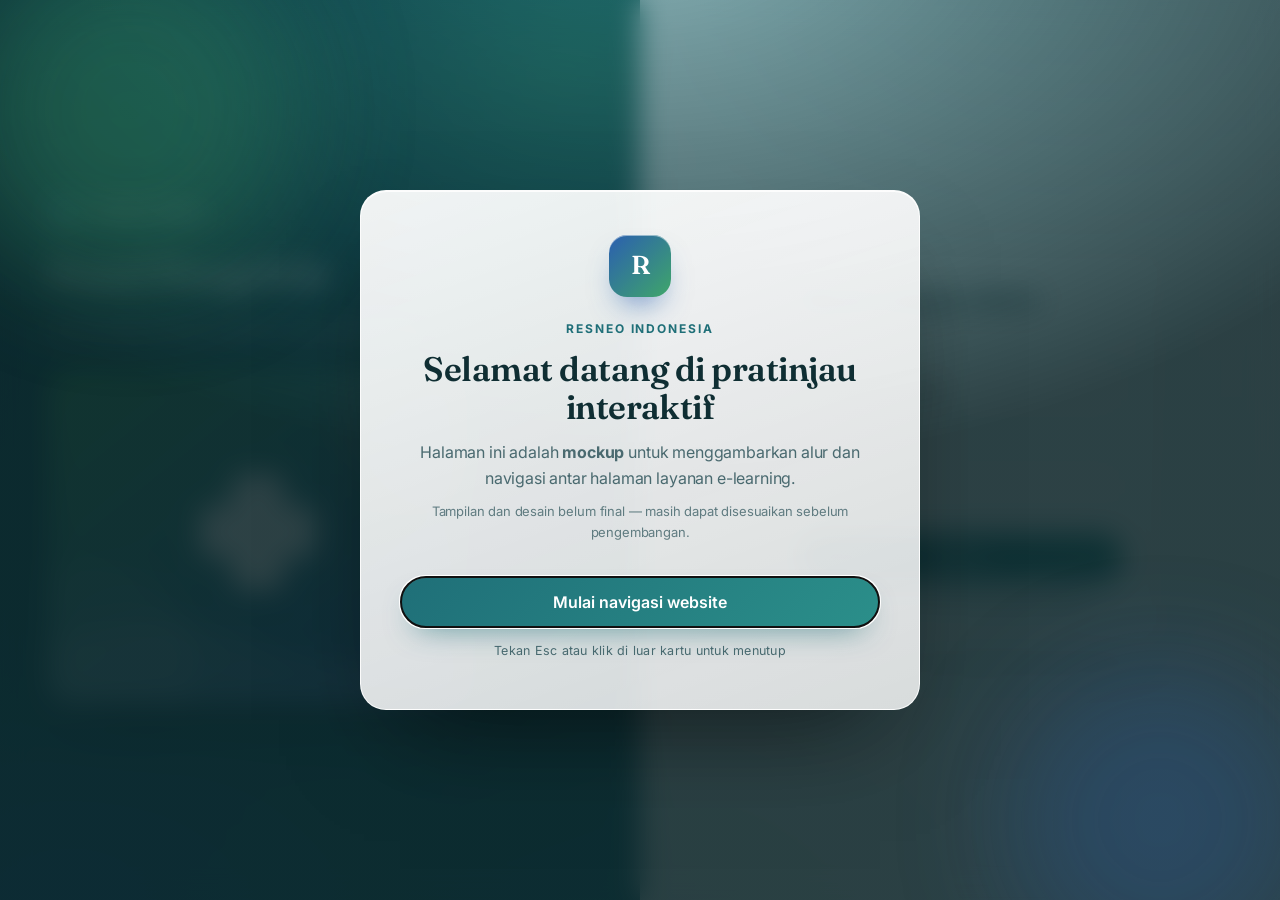
==== commit b7a4cbdf: "Revert "feat(logo): tambah logo ResNeo di hero, header, popup, dan login admin" This reverts commit " ====
--- a/admin.html
+++ b/admin.html
@@ -1 +1 @@
-<!doctype html><html lang="id"><head><meta charset="utf-8"><meta name="viewport" content="width=device-width,initial-scale=1"><title>Dasbor Admin – ResNeo</title><link rel="icon" href="assets/hero.svg"><link href="https://fonts.googleapis.com/css2?family=Inter:wght@400;500;600;700&family=Fraunces:opsz,wght@9..144,400;9..144,500;9..144,600&display=swap" rel="stylesheet"><link rel="stylesheet" href="styles.css"></head><body><div class="adm"><nav class="sb"><a class="lg" href="index.html" style="margin:0 0 20px 8px"><img class="logo on-dark" src="assets/logo-white.svg" alt="Logo ResNeo">ResNeo Admin</a><a class="on" href="admin.html">Peserta</a><a href="ebook.html">Ebook</a><a href="kuis.html">Soal</a><a href="video.html">Video</a><a id="lo" href="login.html">Keluar</a></nav><main class="am"><div class="sp" style="margin-bottom:22px"><h1>Peserta</h1><div class="row"><button class="bt o" id="dl">Unduh daftar siap</button><button class="bt" id="ad">Tambah peserta</button></div></div><div class="g3" style="margin-bottom:20px"><div class="cd"><p class="mu">Total peserta</p><h2 id="s1" style="font-size:34px"></h2></div><div class="cd"><p class="mu">Siap tatap muka</p><h2 id="s2" style="font-size:34px"></h2></div><div class="cd"><p class="mu">Rata-rata nilai kuis</p><h2 id="s3" style="font-size:34px"></h2></div></div><div class="cd"><input class="in" id="sq" placeholder="Cari nama peserta" style="max-width:320px;margin:0 0 10px"><div class="tw"><table><thead><tr><th>Nama</th><th>Ebook</th><th>Nilai kuis</th><th>Video</th><th>Status</th></tr></thead><tbody id="tb"></tbody></table></div></div><p class="mu" style="font-size:13px;margin-top:12px">Data pada tampilan ini hanya contoh.</p></main></div><script src="app.js"></script></body></html>+<!doctype html><html lang="id"><head><meta charset="utf-8"><meta name="viewport" content="width=device-width,initial-scale=1"><title>Dasbor Admin – ResNeo</title><link rel="icon" href="assets/hero.svg"><link href="https://fonts.googleapis.com/css2?family=Inter:wght@400;500;600;700&family=Fraunces:opsz,wght@9..144,400;9..144,500;9..144,600&display=swap" rel="stylesheet"><link rel="stylesheet" href="styles.css"></head><body><div class="adm"><nav class="sb"><a class="lg" href="index.html" style="margin:0 0 20px 8px"><span class="dot"></span>ResNeo Admin</a><a class="on" href="admin.html">Peserta</a><a href="ebook.html">Ebook</a><a href="kuis.html">Soal</a><a href="video.html">Video</a><a id="lo" href="login.html">Keluar</a></nav><main class="am"><div class="sp" style="margin-bottom:22px"><h1>Peserta</h1><div class="row"><button class="bt o" id="dl">Unduh daftar siap</button><button class="bt" id="ad">Tambah peserta</button></div></div><div class="g3" style="margin-bottom:20px"><div class="cd"><p class="mu">Total peserta</p><h2 id="s1" style="font-size:34px"></h2></div><div class="cd"><p class="mu">Siap tatap muka</p><h2 id="s2" style="font-size:34px"></h2></div><div class="cd"><p class="mu">Rata-rata nilai kuis</p><h2 id="s3" style="font-size:34px"></h2></div></div><div class="cd"><input class="in" id="sq" placeholder="Cari nama peserta" style="max-width:320px;margin:0 0 10px"><div class="tw"><table><thead><tr><th>Nama</th><th>Ebook</th><th>Nilai kuis</th><th>Video</th><th>Status</th></tr></thead><tbody id="tb"></tbody></table></div></div><p class="mu" style="font-size:13px;margin-top:12px">Data pada tampilan ini hanya contoh.</p></main></div><script src="app.js"></script></body></html>
--- a/styles.css
+++ b/styles.css
@@ -18,8 +18,6 @@
 .hd .w{display:flex;align-items:center;justify-content:space-between;height:64px}
 .lg{display:flex;align-items:center;gap:10px;font-weight:700;text-decoration:none;letter-spacing:-.02em}
 .dot{width:34px;height:34px;border-radius:11px;background:linear-gradient(135deg,var(--b),var(--g));box-shadow:0 6px 14px -4px rgba(43,95,176,.55),inset 0 1px 0 rgba(255,255,255,.4);flex:none}
-.logo{width:32px;height:32px;object-fit:contain;flex:none;display:block}
-.logo.on-dark{filter:drop-shadow(0 4px 10px rgba(0,0,0,.25))}
 .nv{display:flex;gap:26px;align-items:center}.nv a{text-decoration:none;font-size:15px;transition:color .25s var(--ease)}.nv a:hover{color:var(--t)}.nv a.on{color:var(--t);font-weight:700}
 .bg{display:none;background:0;border:0;font-size:26px;cursor:pointer;color:var(--ink)}
 .bt{position:relative;overflow:hidden;display:inline-flex;align-items:center;justify-content:center;min-height:46px;padding:0 26px;border-radius:999px;background:linear-gradient(135deg,var(--t),#2B8F8A);color:#fff!important;font-weight:600;font-size:15px;border:0;text-decoration:none;font-family:inherit;cursor:pointer;box-shadow:0 14px 30px -14px rgba(31,111,120,.75),inset 0 1px 0 rgba(255,255,255,.28);transition:transform .3s var(--ease),box-shadow .3s var(--ease),filter .3s var(--ease)}
@@ -44,8 +42,6 @@
 .hero>div{flex:1;position:relative}
 .hero h1{font-size:clamp(32px,5.2vw,54px);margin:16px 0;font-weight:600}.hero p{font-size:17px;max-width:520px;margin-bottom:28px}
 .hero img{width:min(380px,40%);border-radius:28px;box-shadow:0 30px 60px -20px rgba(0,0,0,.5);position:relative}
-.hero-logo{width:min(320px,38%);flex:none;display:flex;align-items:center;justify-content:center;position:relative}
-.hero-logo img{width:100%;height:auto;max-width:320px;border-radius:0;box-shadow:none;filter:drop-shadow(0 26px 50px rgba(0,0,0,.35))}
 .tg0{display:inline-block;padding:6px 14px;border-radius:99px;background:rgba(255,255,255,.16);font-size:13px;font-weight:600;letter-spacing:.06em;border:1px solid rgba(255,255,255,.22)}
 .row{display:flex;gap:12px;flex-wrap:wrap}
 .sh{font-family:var(--font-display);font-optical-sizing:auto;font-size:clamp(26px,3.4vw,34px);margin:52px 0 20px;font-weight:600;letter-spacing:-.015em;line-height:1.15}
@@ -76,8 +72,6 @@
 .lgn aside::before{content:"";position:absolute;inset:0;background:radial-gradient(460px 320px at 88% 8%,rgba(63,166,106,.42),transparent 70%),radial-gradient(420px 300px at 10% 100%,rgba(43,95,176,.4),transparent 70%);pointer-events:none}
 .lgn aside>*{position:relative}
 .lgn aside h1{font-weight:600}.lgn aside img{border-radius:24px;max-width:420px;box-shadow:0 30px 60px -26px rgba(0,0,0,.5)}
-.lgn-logo{display:flex;align-items:center;justify-content:center;padding:8px 0}
-.lgn-logo img{width:min(260px,70%);height:auto;border-radius:0;box-shadow:none;filter:drop-shadow(0 24px 48px rgba(0,0,0,.4))}
 .lgn main{display:flex;align-items:center;justify-content:center;padding:24px}.lgn .cd{width:100%;max-width:400px;padding:36px}
 .adm{display:grid;grid-template-columns:248px 1fr;min-height:100vh}
 .sb{position:relative;overflow:hidden;background:linear-gradient(180deg,#124F57,#1F6F78);color:#fff;padding:24px 16px;display:flex;flex-direction:column;gap:4px}
@@ -98,7 +92,6 @@
 background:linear-gradient(160deg,rgba(255,255,255,.94),rgba(255,255,255,.82));border:1px solid rgba(255,255,255,.9);
 box-shadow:0 50px 100px -40px rgba(0,0,0,.6),inset 0 1px 0 rgba(255,255,255,.9);animation:popIn .5s var(--ease)}
 .intro .badge{width:62px;height:62px;border-radius:18px;margin:0 auto 18px;display:flex;align-items:center;justify-content:center;background:linear-gradient(135deg,var(--b),var(--g));box-shadow:0 16px 30px -12px rgba(43,95,176,.7),inset 0 1px 0 rgba(255,255,255,.5);font-family:var(--font-display);font-weight:600;font-size:26px;color:#fff}
-.intro .badge img{width:40px;height:40px;object-fit:contain;filter:brightness(0) invert(1)}
 .intro .eyebrow{display:inline-block;font-size:12px;font-weight:700;letter-spacing:.16em;text-transform:uppercase;color:var(--t);margin-bottom:12px}
 .intro h2{font-size:clamp(26px,4.4vw,34px);margin-bottom:14px;font-weight:600}
 .intro p{color:var(--mu);font-size:16px;margin-bottom:10px}
@@ -118,10 +111,9 @@
 @media(max-width:900px){.g4{grid-template-columns:1fr 1fr}.rd{grid-template-columns:1fr}.adm{grid-template-columns:1fr}.sb{flex-direction:row;overflow-x:auto;padding:12px}.sb .lg{display:none}.am{padding:20px}
 .qnav{flex-direction:row-reverse}.qnav .bt{flex:1}}
 @media(max-width:780px){.bg{display:block}.nv{display:none;position:absolute;top:64px;left:0;right:0;flex-direction:column;align-items:stretch;gap:0;background:#fff;padding:8px 20px 16px;border-bottom:1px solid var(--ln)}.nv.open{display:flex}.nv a{padding:12px 0}.nv a.bt{margin-top:8px;padding:0}
-.hero{flex-direction:column;padding:32px 24px;border-radius:24px;text-align:left}.hero img{width:100%}.hero-logo{width:min(240px,70%)}.g3{grid-template-columns:1fr}.lgn{grid-template-columns:1fr}.lgn aside{display:none}.cta{padding:28px 24px}.pgc{padding:20px}
+.hero{flex-direction:column;padding:32px 24px;border-radius:24px;text-align:left}.hero img{width:100%}.g3{grid-template-columns:1fr}.lgn{grid-template-columns:1fr}.lgn aside{display:none}.cta{padding:28px 24px}.pgc{padding:20px}
 .qcard{padding:22px}.qcard #qq{font-size:19px;margin-bottom:18px}.qaside{padding:18px}.qn button{width:44px;height:44px}.rcard{padding:36px 20px}.rcard #rs{font-size:56px}}
 @media(max-width:480px){.g4{grid-template-columns:1fr}.w{padding:0 14px}.rd{margin:18px 0;gap:16px}.cd{border-radius:18px}
-.logo{width:28px;height:28px}.hero-logo{width:min(200px,64%);align-self:center}
 .qcard{padding:18px 16px}.op{padding:14px 14px;gap:12px;font-size:15px}.op b{width:28px;height:28px}
 .qnav .bt{padding:0 14px;font-size:14px;min-height:44px}.qn{gap:6px}.qn button{width:40px;height:40px}
 .rcard{padding:28px 16px}.rcard #rs{font-size:48px}.rcard .row{flex-direction:column}.rcard .row .bt{width:100%}
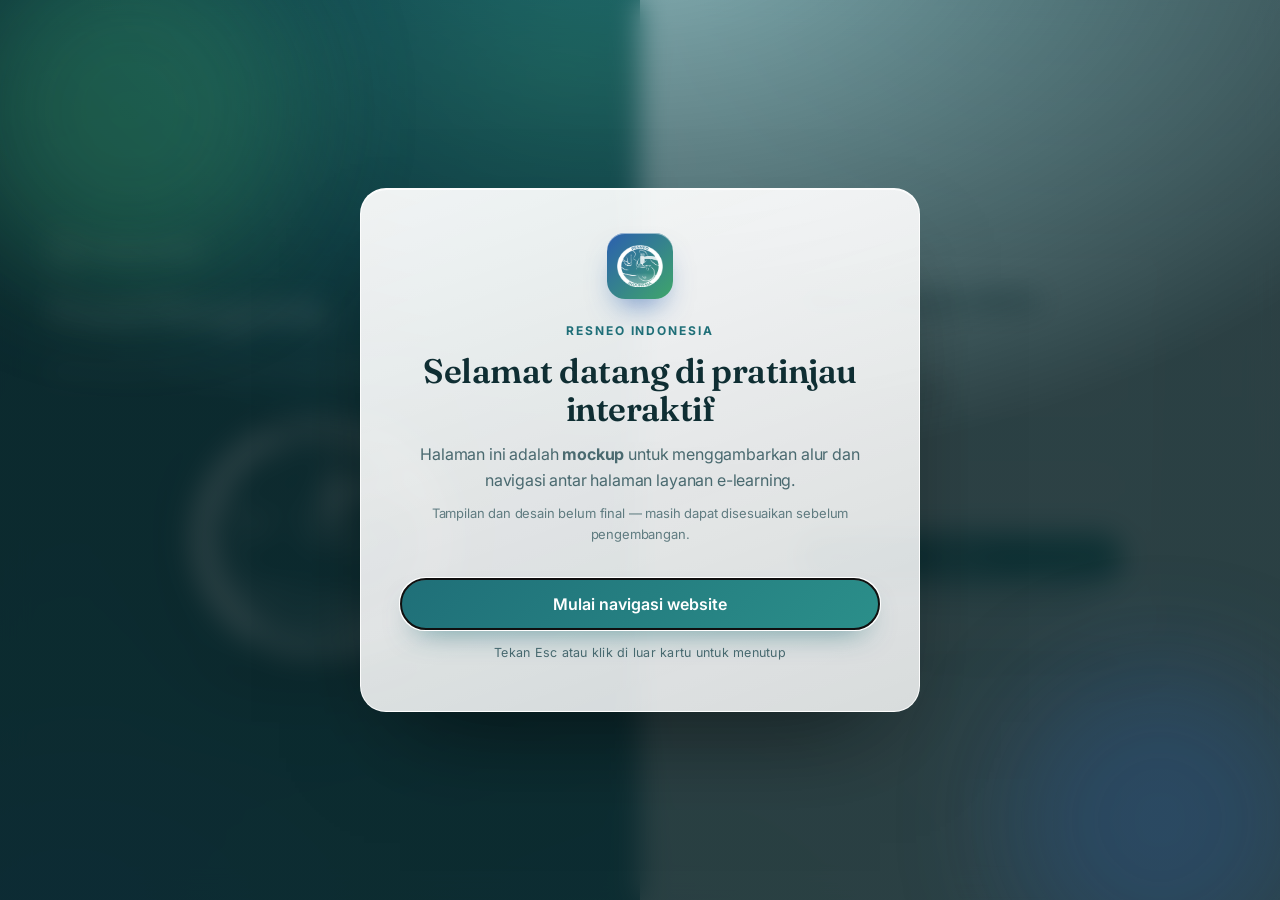
==== commit a1701ba9: "feat(logo): pasang logo ResNeo (transparan) di hero, header, popup, login admin - Ekstrak logo dari " ====
--- a/admin.html
+++ b/admin.html
@@ -1 +1 @@
-<!doctype html><html lang="id"><head><meta charset="utf-8"><meta name="viewport" content="width=device-width,initial-scale=1"><title>Dasbor Admin – ResNeo</title><link rel="icon" href="assets/hero.svg"><link href="https://fonts.googleapis.com/css2?family=Inter:wght@400;500;600;700&family=Fraunces:opsz,wght@9..144,400;9..144,500;9..144,600&display=swap" rel="stylesheet"><link rel="stylesheet" href="styles.css"></head><body><div class="adm"><nav class="sb"><a class="lg" href="index.html" style="margin:0 0 20px 8px"><span class="dot"></span>ResNeo Admin</a><a class="on" href="admin.html">Peserta</a><a href="ebook.html">Ebook</a><a href="kuis.html">Soal</a><a href="video.html">Video</a><a id="lo" href="login.html">Keluar</a></nav><main class="am"><div class="sp" style="margin-bottom:22px"><h1>Peserta</h1><div class="row"><button class="bt o" id="dl">Unduh daftar siap</button><button class="bt" id="ad">Tambah peserta</button></div></div><div class="g3" style="margin-bottom:20px"><div class="cd"><p class="mu">Total peserta</p><h2 id="s1" style="font-size:34px"></h2></div><div class="cd"><p class="mu">Siap tatap muka</p><h2 id="s2" style="font-size:34px"></h2></div><div class="cd"><p class="mu">Rata-rata nilai kuis</p><h2 id="s3" style="font-size:34px"></h2></div></div><div class="cd"><input class="in" id="sq" placeholder="Cari nama peserta" style="max-width:320px;margin:0 0 10px"><div class="tw"><table><thead><tr><th>Nama</th><th>Ebook</th><th>Nilai kuis</th><th>Video</th><th>Status</th></tr></thead><tbody id="tb"></tbody></table></div></div><p class="mu" style="font-size:13px;margin-top:12px">Data pada tampilan ini hanya contoh.</p></main></div><script src="app.js"></script></body></html>+<!doctype html><html lang="id"><head><meta charset="utf-8"><meta name="viewport" content="width=device-width,initial-scale=1"><title>Dasbor Admin – ResNeo</title><link rel="icon" href="assets/hero.svg"><link href="https://fonts.googleapis.com/css2?family=Inter:wght@400;500;600;700&family=Fraunces:opsz,wght@9..144,400;9..144,500;9..144,600&display=swap" rel="stylesheet"><link rel="stylesheet" href="styles.css"></head><body><div class="adm"><nav class="sb"><a class="lg" href="index.html" style="margin:0 0 20px 8px"><img class="logo on-dark" src="assets/resneo-logo-white.png" alt="Logo ResNeo">ResNeo Admin</a><a class="on" href="admin.html">Peserta</a><a href="ebook.html">Ebook</a><a href="kuis.html">Soal</a><a href="video.html">Video</a><a id="lo" href="login.html">Keluar</a></nav><main class="am"><div class="sp" style="margin-bottom:22px"><h1>Peserta</h1><div class="row"><button class="bt o" id="dl">Unduh daftar siap</button><button class="bt" id="ad">Tambah peserta</button></div></div><div class="g3" style="margin-bottom:20px"><div class="cd"><p class="mu">Total peserta</p><h2 id="s1" style="font-size:34px"></h2></div><div class="cd"><p class="mu">Siap tatap muka</p><h2 id="s2" style="font-size:34px"></h2></div><div class="cd"><p class="mu">Rata-rata nilai kuis</p><h2 id="s3" style="font-size:34px"></h2></div></div><div class="cd"><input class="in" id="sq" placeholder="Cari nama peserta" style="max-width:320px;margin:0 0 10px"><div class="tw"><table><thead><tr><th>Nama</th><th>Ebook</th><th>Nilai kuis</th><th>Video</th><th>Status</th></tr></thead><tbody id="tb"></tbody></table></div></div><p class="mu" style="font-size:13px;margin-top:12px">Data pada tampilan ini hanya contoh.</p></main></div><script src="app.js"></script></body></html>
--- a/styles.css
+++ b/styles.css
@@ -18,6 +18,8 @@
 .hd .w{display:flex;align-items:center;justify-content:space-between;height:64px}
 .lg{display:flex;align-items:center;gap:10px;font-weight:700;text-decoration:none;letter-spacing:-.02em}
 .dot{width:34px;height:34px;border-radius:11px;background:linear-gradient(135deg,var(--b),var(--g));box-shadow:0 6px 14px -4px rgba(43,95,176,.55),inset 0 1px 0 rgba(255,255,255,.4);flex:none}
+.logo{width:34px;height:34px;object-fit:contain;flex:none;display:block}
+.logo.on-dark{filter:drop-shadow(0 4px 10px rgba(0,0,0,.25))}
 .nv{display:flex;gap:26px;align-items:center}.nv a{text-decoration:none;font-size:15px;transition:color .25s var(--ease)}.nv a:hover{color:var(--t)}.nv a.on{color:var(--t);font-weight:700}
 .bg{display:none;background:0;border:0;font-size:26px;cursor:pointer;color:var(--ink)}
 .bt{position:relative;overflow:hidden;display:inline-flex;align-items:center;justify-content:center;min-height:46px;padding:0 26px;border-radius:999px;background:linear-gradient(135deg,var(--t),#2B8F8A);color:#fff!important;font-weight:600;font-size:15px;border:0;text-decoration:none;font-family:inherit;cursor:pointer;box-shadow:0 14px 30px -14px rgba(31,111,120,.75),inset 0 1px 0 rgba(255,255,255,.28);transition:transform .3s var(--ease),box-shadow .3s var(--ease),filter .3s var(--ease)}
@@ -42,6 +44,8 @@
 .hero>div{flex:1;position:relative}
 .hero h1{font-size:clamp(32px,5.2vw,54px);margin:16px 0;font-weight:600}.hero p{font-size:17px;max-width:520px;margin-bottom:28px}
 .hero img{width:min(380px,40%);border-radius:28px;box-shadow:0 30px 60px -20px rgba(0,0,0,.5);position:relative}
+.hero-logo{width:min(300px,36%);flex:none;display:flex;align-items:center;justify-content:center;position:relative}
+.hero-logo img{width:100%;height:auto;max-width:300px;border-radius:0;box-shadow:none;filter:drop-shadow(0 24px 46px rgba(0,0,0,.4))}
 .tg0{display:inline-block;padding:6px 14px;border-radius:99px;background:rgba(255,255,255,.16);font-size:13px;font-weight:600;letter-spacing:.06em;border:1px solid rgba(255,255,255,.22)}
 .row{display:flex;gap:12px;flex-wrap:wrap}
 .sh{font-family:var(--font-display);font-optical-sizing:auto;font-size:clamp(26px,3.4vw,34px);margin:52px 0 20px;font-weight:600;letter-spacing:-.015em;line-height:1.15}
@@ -72,6 +76,8 @@
 .lgn aside::before{content:"";position:absolute;inset:0;background:radial-gradient(460px 320px at 88% 8%,rgba(63,166,106,.42),transparent 70%),radial-gradient(420px 300px at 10% 100%,rgba(43,95,176,.4),transparent 70%);pointer-events:none}
 .lgn aside>*{position:relative}
 .lgn aside h1{font-weight:600}.lgn aside img{border-radius:24px;max-width:420px;box-shadow:0 30px 60px -26px rgba(0,0,0,.5)}
+.lgn-logo{display:flex;align-items:center;justify-content:center;padding:8px 0}
+.lgn-logo img{width:min(260px,72%);height:auto;border-radius:0;box-shadow:none;filter:drop-shadow(0 22px 44px rgba(0,0,0,.45))}
 .lgn main{display:flex;align-items:center;justify-content:center;padding:24px}.lgn .cd{width:100%;max-width:400px;padding:36px}
 .adm{display:grid;grid-template-columns:248px 1fr;min-height:100vh}
 .sb{position:relative;overflow:hidden;background:linear-gradient(180deg,#124F57,#1F6F78);color:#fff;padding:24px 16px;display:flex;flex-direction:column;gap:4px}
@@ -91,7 +97,8 @@
 .intro .card{position:relative;max-width:560px;width:100%;text-align:center;padding:44px 40px 38px;border-radius:26px;color:var(--ink);
 background:linear-gradient(160deg,rgba(255,255,255,.94),rgba(255,255,255,.82));border:1px solid rgba(255,255,255,.9);
 box-shadow:0 50px 100px -40px rgba(0,0,0,.6),inset 0 1px 0 rgba(255,255,255,.9);animation:popIn .5s var(--ease)}
-.intro .badge{width:62px;height:62px;border-radius:18px;margin:0 auto 18px;display:flex;align-items:center;justify-content:center;background:linear-gradient(135deg,var(--b),var(--g));box-shadow:0 16px 30px -12px rgba(43,95,176,.7),inset 0 1px 0 rgba(255,255,255,.5);font-family:var(--font-display);font-weight:600;font-size:26px;color:#fff}
+.intro .badge{width:66px;height:66px;border-radius:18px;margin:0 auto 18px;display:flex;align-items:center;justify-content:center;background:linear-gradient(135deg,var(--b),var(--g));box-shadow:0 16px 30px -12px rgba(43,95,176,.7),inset 0 1px 0 rgba(255,255,255,.5);font-family:var(--font-display);font-weight:600;font-size:26px;color:#fff}
+.intro .badge img{width:46px;height:46px;object-fit:contain}
 .intro .eyebrow{display:inline-block;font-size:12px;font-weight:700;letter-spacing:.16em;text-transform:uppercase;color:var(--t);margin-bottom:12px}
 .intro h2{font-size:clamp(26px,4.4vw,34px);margin-bottom:14px;font-weight:600}
 .intro p{color:var(--mu);font-size:16px;margin-bottom:10px}
@@ -111,10 +118,10 @@
 @media(max-width:900px){.g4{grid-template-columns:1fr 1fr}.rd{grid-template-columns:1fr}.adm{grid-template-columns:1fr}.sb{flex-direction:row;overflow-x:auto;padding:12px}.sb .lg{display:none}.am{padding:20px}
 .qnav{flex-direction:row-reverse}.qnav .bt{flex:1}}
 @media(max-width:780px){.bg{display:block}.nv{display:none;position:absolute;top:64px;left:0;right:0;flex-direction:column;align-items:stretch;gap:0;background:#fff;padding:8px 20px 16px;border-bottom:1px solid var(--ln)}.nv.open{display:flex}.nv a{padding:12px 0}.nv a.bt{margin-top:8px;padding:0}
-.hero{flex-direction:column;padding:32px 24px;border-radius:24px;text-align:left}.hero img{width:100%}.g3{grid-template-columns:1fr}.lgn{grid-template-columns:1fr}.lgn aside{display:none}.cta{padding:28px 24px}.pgc{padding:20px}
+.hero{flex-direction:column;padding:32px 24px;border-radius:24px;text-align:left}.hero img{width:100%}.hero-logo{width:min(230px,66%)}.g3{grid-template-columns:1fr}.lgn{grid-template-columns:1fr}.lgn aside{display:none}.cta{padding:28px 24px}.pgc{padding:20px}
 .qcard{padding:22px}.qcard #qq{font-size:19px;margin-bottom:18px}.qaside{padding:18px}.qn button{width:44px;height:44px}.rcard{padding:36px 20px}.rcard #rs{font-size:56px}}
 @media(max-width:480px){.g4{grid-template-columns:1fr}.w{padding:0 14px}.rd{margin:18px 0;gap:16px}.cd{border-radius:18px}
-.qcard{padding:18px 16px}.op{padding:14px 14px;gap:12px;font-size:15px}.op b{width:28px;height:28px}
+.logo{width:30px;height:30px}.hero-logo{width:min(190px,62%);align-self:center}.qcard{padding:18px 16px}.op{padding:14px 14px;gap:12px;font-size:15px}.op b{width:28px;height:28px}
 .qnav .bt{padding:0 14px;font-size:14px;min-height:44px}.qn{gap:6px}.qn button{width:40px;height:40px}
 .rcard{padding:28px 16px}.rcard #rs{font-size:48px}.rcard .row{flex-direction:column}.rcard .row .bt{width:100%}
 .intro{padding:16px}.intro .card{padding:32px 22px 28px;border-radius:20px}.intro .badge{margin-bottom:14px}}
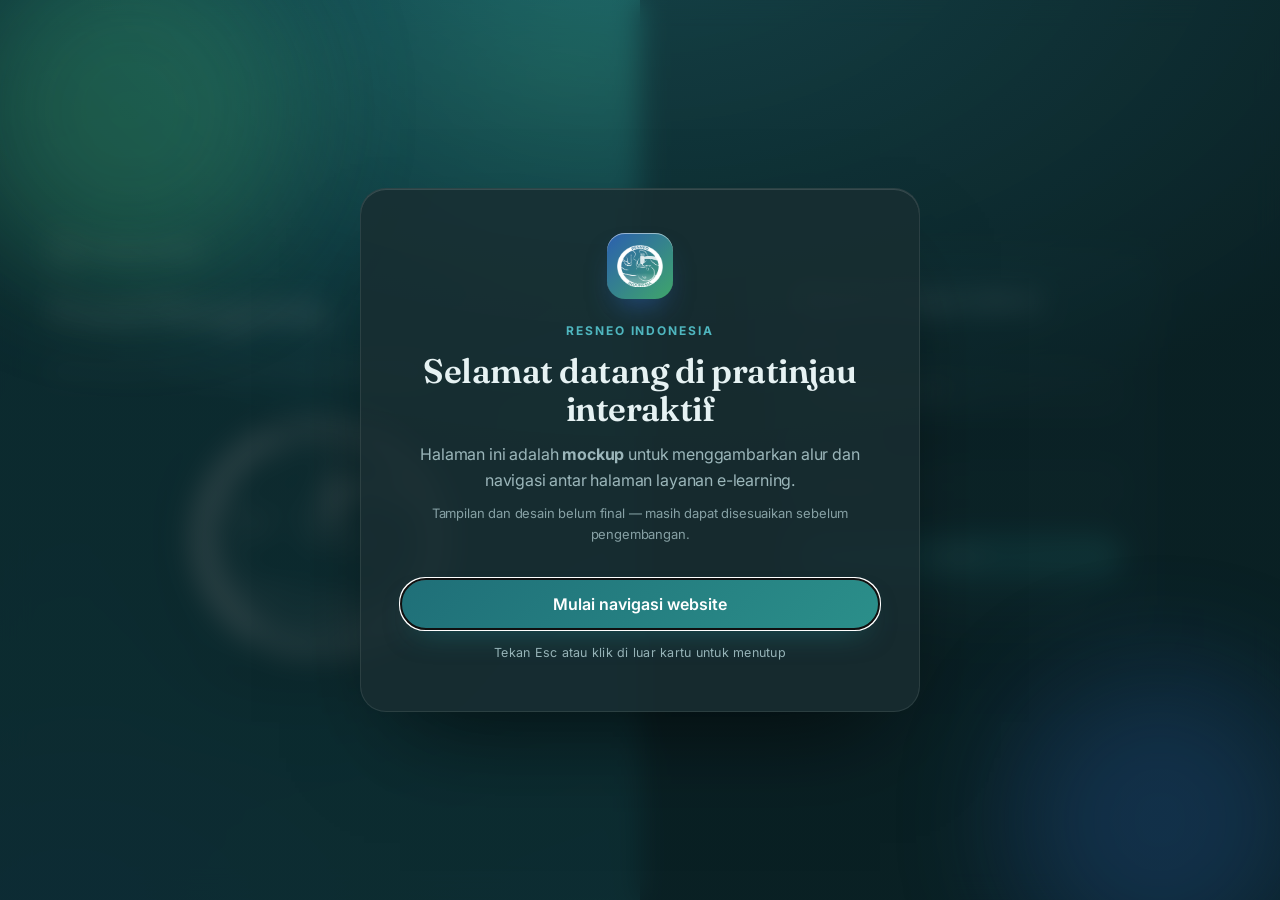
==== commit d18721d6: "feat(theme): dark mode default dengan toggle tema - Refactor styles.css ke sistem token warna (--bg," ====
--- a/admin.html
+++ b/admin.html
@@ -1 +1 @@
-<!doctype html><html lang="id"><head><meta charset="utf-8"><meta name="viewport" content="width=device-width,initial-scale=1"><title>Dasbor Admin – ResNeo</title><link rel="icon" href="assets/hero.svg"><link href="https://fonts.googleapis.com/css2?family=Inter:wght@400;500;600;700&family=Fraunces:opsz,wght@9..144,400;9..144,500;9..144,600&display=swap" rel="stylesheet"><link rel="stylesheet" href="styles.css"></head><body><div class="adm"><nav class="sb"><a class="lg" href="index.html" style="margin:0 0 20px 8px"><img class="logo on-dark" src="assets/resneo-logo-white.png" alt="Logo ResNeo">ResNeo Admin</a><a class="on" href="admin.html">Peserta</a><a href="ebook.html">Ebook</a><a href="kuis.html">Soal</a><a href="video.html">Video</a><a id="lo" href="login.html">Keluar</a></nav><main class="am"><div class="sp" style="margin-bottom:22px"><h1>Peserta</h1><div class="row"><button class="bt o" id="dl">Unduh daftar siap</button><button class="bt" id="ad">Tambah peserta</button></div></div><div class="g3" style="margin-bottom:20px"><div class="cd"><p class="mu">Total peserta</p><h2 id="s1" style="font-size:34px"></h2></div><div class="cd"><p class="mu">Siap tatap muka</p><h2 id="s2" style="font-size:34px"></h2></div><div class="cd"><p class="mu">Rata-rata nilai kuis</p><h2 id="s3" style="font-size:34px"></h2></div></div><div class="cd"><input class="in" id="sq" placeholder="Cari nama peserta" style="max-width:320px;margin:0 0 10px"><div class="tw"><table><thead><tr><th>Nama</th><th>Ebook</th><th>Nilai kuis</th><th>Video</th><th>Status</th></tr></thead><tbody id="tb"></tbody></table></div></div><p class="mu" style="font-size:13px;margin-top:12px">Data pada tampilan ini hanya contoh.</p></main></div><script src="app.js"></script></body></html>+<!doctype html><html lang="id"><head><meta charset="utf-8"><meta name="viewport" content="width=device-width,initial-scale=1"><title>Dasbor Admin – ResNeo</title><link rel="icon" href="assets/hero.svg"><link href="https://fonts.googleapis.com/css2?family=Inter:wght@400;500;600;700&family=Fraunces:opsz,wght@9..144,400;9..144,500;9..144,600&display=swap" rel="stylesheet"><link rel="stylesheet" href="styles.css"><script>try{var t=localStorage.getItem("resneo:theme");if(t)document.documentElement.setAttribute("data-theme",t);}catch(e){}</script></head><body><div class="adm"><nav class="sb"><a class="lg" href="index.html" style="margin:0 0 20px 8px"><img class="logo on-dark" src="assets/resneo-logo-white.png" alt="Logo ResNeo">ResNeo Admin</a><a class="on" href="admin.html">Peserta</a><a href="ebook.html">Ebook</a><a href="kuis.html">Soal</a><a href="video.html">Video</a><a id="lo" href="login.html">Keluar</a></nav><main class="am"><div class="sp" style="margin-bottom:22px"><h1>Peserta</h1><div class="row"><button class="bt o" id="dl">Unduh daftar siap</button><button class="bt" id="ad">Tambah peserta</button></div></div><div class="g3" style="margin-bottom:20px"><div class="cd"><p class="mu">Total peserta</p><h2 id="s1" style="font-size:34px"></h2></div><div class="cd"><p class="mu">Siap tatap muka</p><h2 id="s2" style="font-size:34px"></h2></div><div class="cd"><p class="mu">Rata-rata nilai kuis</p><h2 id="s3" style="font-size:34px"></h2></div></div><div class="cd"><input class="in" id="sq" placeholder="Cari nama peserta" style="max-width:320px;margin:0 0 10px"><div class="tw"><table><thead><tr><th>Nama</th><th>Ebook</th><th>Nilai kuis</th><th>Video</th><th>Status</th></tr></thead><tbody id="tb"></tbody></table></div></div><p class="mu" style="font-size:13px;margin-top:12px">Data pada tampilan ini hanya contoh.</p></main></div><script src="app.js"></script></body></html>
--- a/styles.css
+++ b/styles.css
@@ -1,26 +1,65 @@
-:root{--t:#1F6F78;--td:#124F57;--g:#3FA66A;--b:#2B5FB0;--ink:#0F2E33;--mu:#4A6A70;--ln:#D5E3E4;
+/* Theme tokens — DARK is the default */
+:root{
+--t:#1F6F78;--td:#124F57;--g:#3FA66A;--b:#2B5FB0;--accent:#4FB6BF;
 --font-body:Inter,system-ui,sans-serif;--font-display:Fraunces,Georgia,"Times New Roman",serif;
+--ease:cubic-bezier(.22,.61,.36,1);
+/* dark (default) */
+--ink:#E6F2F3;--mu:#9BB6BA;--ln:#254349;
+--bg:#0B1618;--bg-grad-a:#0C191C;--bg-grad-b:#0B1618;--bg-grad-c:#0A1416;
+--glass:rgba(22,40,44,.62);--glass-strong:rgba(26,46,50,.84);--glass-brd:rgba(255,255,255,.09);
+--glass-hi:rgba(255,255,255,.14);
+--glow-teal:rgba(31,111,120,.30);--glow-blue:rgba(43,95,176,.24);--glow-green:rgba(63,166,106,.20);
+--sh-sm:0 1px 2px rgba(0,0,0,.4);--sh-md:0 20px 44px -22px rgba(0,0,0,.7);--sh-lg:0 36px 74px -30px rgba(0,0,0,.8);
+--head-bg:rgba(11,22,24,.72);--head-brd:rgba(255,255,255,.08);
+--field-bg:rgba(255,255,255,.05);--field-brd:#2C4A50;
+--op-bg:rgba(255,255,255,.04);--op-hover:#16282C;--op-hover-brd:#3A5C63;
+--chip:#1A2E32;--chip-hover:#243F45;--active-bg:#16343A;
+--tag-bg:#12321F;--tag-ink:#8DE0AE;--tag-w-bg:#3A2C10;--tag-w-ink:#F3CE86;
+--bar-bg:#1C3339;
+--hero-grad:linear-gradient(135deg,#0E444D,#155E66);
+--link-muted:rgba(255,255,255,.55);--row-hover:rgba(255,255,255,.04);
+--logo-dark:block;
+}
+/* Light theme override */
+:root[data-theme="light"]{
+--ink:#0F2E33;--mu:#4A6A70;--ln:#D5E3E4;--accent:#1F6F78;
+--bg:#F4F9F9;--bg-grad-a:#F6FBFB;--bg-grad-b:#F1F7F7;--bg-grad-c:#F4F9F9;
 --glass:rgba(255,255,255,.62);--glass-strong:rgba(255,255,255,.78);--glass-brd:rgba(255,255,255,.75);
---glass-hi:rgba(255,255,255,.9);--glow-teal:rgba(31,111,120,.16);--glow-blue:rgba(43,95,176,.13);--glow-green:rgba(63,166,106,.12);
+--glass-hi:rgba(255,255,255,.9);
+--glow-teal:rgba(31,111,120,.16);--glow-blue:rgba(43,95,176,.13);--glow-green:rgba(63,166,106,.12);
 --sh-sm:0 1px 2px rgba(15,46,51,.05);--sh-md:0 18px 40px -22px rgba(15,46,51,.3);--sh-lg:0 34px 70px -30px rgba(15,46,51,.42);
---ease:cubic-bezier(.22,.61,.36,1)}
+--head-bg:rgba(255,255,255,.72);--head-brd:rgba(31,111,120,.1);
+--field-bg:rgba(255,255,255,.7);--field-brd:#C3D6D8;
+--op-bg:rgba(255,255,255,.7);--op-hover:#fff;--op-hover-brd:#BFD9DB;
+--chip:#E4EEEF;--chip-hover:#D6E6E8;--active-bg:#E3EFF0;
+--tag-bg:#E3F4EA;--tag-ink:#1B6B3F;--tag-w-bg:#FFF1D6;--tag-w-ink:#7A4B00;
+--bar-bg:#E1ECED;
+--hero-grad:linear-gradient(135deg,#124F57,#1F6F78);
+--link-muted:rgba(255,255,255,.55);--row-hover:rgba(255,255,255,.55);
+}
+html{background:var(--bg)}
 *{box-sizing:border-box}
-body{margin:0;font-family:var(--font-body);color:var(--ink);letter-spacing:-.01em;background:#F4F9F9;min-height:100vh;line-height:1.6}
+body{margin:0;font-family:var(--font-body);color:var(--ink);letter-spacing:-.01em;background:var(--bg);min-height:100vh;line-height:1.6;transition:background-color .35s var(--ease),color .35s var(--ease)}
 body::before{content:"";position:fixed;inset:0;z-index:-1;pointer-events:none;background:
 radial-gradient(760px 520px at 84% -6%,var(--glow-teal),transparent 62%),
 radial-gradient(680px 480px at 6% 10%,var(--glow-blue),transparent 60%),
 radial-gradient(620px 460px at 50% 108%,var(--glow-green),transparent 60%),
-linear-gradient(180deg,#F6FBFB,#F1F7F7 60%,#F4F9F9)}
+linear-gradient(180deg,var(--bg-grad-a),var(--bg-grad-b) 60%,var(--bg-grad-c))}
 a{color:inherit}img{max-width:100%;display:block}h1,h2,h3,p{margin:0}
 h1,h2,h3{font-family:var(--font-display);font-optical-sizing:auto;letter-spacing:-.015em;line-height:1.12;font-weight:600}
 .w{max-width:1160px;margin:0 auto;padding:0 20px}.mu{color:var(--mu)}
-.hd{position:sticky;top:0;z-index:20;background:rgba(255,255,255,.72);backdrop-filter:blur(18px) saturate(160%);-webkit-backdrop-filter:blur(18px) saturate(160%);border-bottom:1px solid rgba(31,111,120,.1);box-shadow:0 10px 30px -24px rgba(15,46,51,.5)}
+.hd{position:sticky;top:0;z-index:20;background:var(--head-bg);backdrop-filter:blur(18px) saturate(160%);-webkit-backdrop-filter:blur(18px) saturate(160%);border-bottom:1px solid var(--head-brd);box-shadow:0 10px 30px -24px rgba(0,0,0,.5)}
 .hd .w{display:flex;align-items:center;justify-content:space-between;height:64px}
 .lg{display:flex;align-items:center;gap:10px;font-weight:700;text-decoration:none;letter-spacing:-.02em}
 .dot{width:34px;height:34px;border-radius:11px;background:linear-gradient(135deg,var(--b),var(--g));box-shadow:0 6px 14px -4px rgba(43,95,176,.55),inset 0 1px 0 rgba(255,255,255,.4);flex:none}
 .logo{width:34px;height:34px;object-fit:contain;flex:none;display:block}
 .logo.on-dark{filter:drop-shadow(0 4px 10px rgba(0,0,0,.25))}
-.nv{display:flex;gap:26px;align-items:center}.nv a{text-decoration:none;font-size:15px;transition:color .25s var(--ease)}.nv a:hover{color:var(--t)}.nv a.on{color:var(--t);font-weight:700}
+.nv{display:flex;gap:26px;align-items:center}.nv a{text-decoration:none;font-size:15px;transition:color .25s var(--ease)}.nv a:hover{color:var(--accent)}.nv a.on{color:var(--accent);font-weight:700}
+.th{display:inline-flex;align-items:center;justify-content:center;width:40px;height:40px;border-radius:50%;border:1px solid var(--ln);background:var(--field-bg);color:var(--ink);cursor:pointer;transition:transform .25s var(--ease),background-color .25s var(--ease),border-color .25s var(--ease),color .25s var(--ease);flex:none}
+.th:hover{transform:translateY(-1px);border-color:var(--accent);color:var(--accent)}
+.th svg{width:20px;height:20px;display:block}
+.th .i-sun{display:none}.th .i-moon{display:block}
+:root[data-theme="light"] .th .i-sun{display:block}:root[data-theme="light"] .th .i-moon{display:none}
 .bg{display:none;background:0;border:0;font-size:26px;cursor:pointer;color:var(--ink)}
 .bt{position:relative;overflow:hidden;display:inline-flex;align-items:center;justify-content:center;min-height:46px;padding:0 26px;border-radius:999px;background:linear-gradient(135deg,var(--t),#2B8F8A);color:#fff!important;font-weight:600;font-size:15px;border:0;text-decoration:none;font-family:inherit;cursor:pointer;box-shadow:0 14px 30px -14px rgba(31,111,120,.75),inset 0 1px 0 rgba(255,255,255,.28);transition:transform .3s var(--ease),box-shadow .3s var(--ease),filter .3s var(--ease)}
 .bt::after{content:"";position:absolute;top:0;left:-60%;width:45%;height:100%;background:linear-gradient(100deg,transparent,rgba(255,255,255,.55),transparent);transform:skewX(-18deg);transition:left .6s var(--ease);pointer-events:none}
@@ -28,18 +67,18 @@
 .bt:hover::after{left:120%}
 .bt:active{transform:translateY(0)}
 .bt:disabled{opacity:.5;cursor:not-allowed;transform:none}
-.bt.o{background:rgba(255,255,255,.85);backdrop-filter:blur(8px);color:var(--t)!important;border:1.5px solid rgba(191,217,219,.9);box-shadow:var(--sh-sm)}
-.bt.o:hover{box-shadow:0 14px 26px -16px rgba(15,46,51,.4);background:#fff}
+.bt.o{background:var(--glass-strong);backdrop-filter:blur(8px);color:var(--accent)!important;border:1.5px solid var(--op-hover-brd);box-shadow:var(--sh-sm)}
+.bt.o:hover{box-shadow:0 14px 26px -16px rgba(0,0,0,.4);filter:brightness(1.08)}
 .bt.wh{background:#fff;color:var(--t)!important}.bt.gh{background:rgba(255,255,255,.1);backdrop-filter:blur(8px);border:1.5px solid rgba(255,255,255,.7);box-shadow:none}
 .bt.gh:hover{background:rgba(255,255,255,.2)}
 .cd{position:relative;background:var(--glass);backdrop-filter:blur(16px) saturate(150%);-webkit-backdrop-filter:blur(16px) saturate(150%);border:1px solid var(--glass-brd);border-radius:22px;padding:24px;box-shadow:var(--sh-sm),var(--sh-md);transition:transform .35s var(--ease),box-shadow .35s var(--ease)}
-.cd::before{content:"";position:absolute;inset:0;border-radius:inherit;padding:1px;background:linear-gradient(160deg,rgba(255,255,255,.9),rgba(255,255,255,0) 42%);-webkit-mask:linear-gradient(#000 0 0) content-box,linear-gradient(#000 0 0);-webkit-mask-composite:xor;mask-composite:exclude;pointer-events:none}
-a.cd:hover{transform:translateY(-4px);box-shadow:var(--sh-sm),0 30px 60px -28px rgba(15,46,51,.45)}
-.tg{display:inline-block;padding:5px 12px;border-radius:99px;font-size:13px;font-weight:600;background:#E3F4EA;color:#1B6B3F}.tg.w{background:#FFF1D6;color:#7A4B00}
-.bar{height:10px;border-radius:99px;background:#E1ECED;overflow:hidden}.bar i{display:block;height:10px;border-radius:99px;background:linear-gradient(90deg,var(--b),var(--g));transition:width .6s var(--ease);box-shadow:0 0 12px rgba(63,166,106,.5)}
-.in{display:block;width:100%;height:48px;border:1px solid #C3D6D8;border-radius:14px;padding:0 16px;font-size:16px;font-family:inherit;margin-top:6px;background:rgba(255,255,255,.7);transition:border-color .25s var(--ease),box-shadow .25s var(--ease)}
+.cd::before{content:"";position:absolute;inset:0;border-radius:inherit;padding:1px;background:linear-gradient(160deg,var(--glass-hi),rgba(255,255,255,0) 42%);-webkit-mask:linear-gradient(#000 0 0) content-box,linear-gradient(#000 0 0);-webkit-mask-composite:xor;mask-composite:exclude;pointer-events:none}
+a.cd:hover{transform:translateY(-4px);box-shadow:var(--sh-sm),0 30px 60px -28px rgba(0,0,0,.55)}
+.tg{display:inline-block;padding:5px 12px;border-radius:99px;font-size:13px;font-weight:600;background:var(--tag-bg);color:var(--tag-ink)}.tg.w{background:var(--tag-w-bg);color:var(--tag-w-ink)}
+.bar{height:10px;border-radius:99px;background:var(--bar-bg);overflow:hidden}.bar i{display:block;height:10px;border-radius:99px;background:linear-gradient(90deg,var(--b),var(--g));transition:width .6s var(--ease);box-shadow:0 0 12px rgba(63,166,106,.5)}
+.in{display:block;width:100%;height:48px;border:1px solid var(--field-brd);border-radius:14px;padding:0 16px;font-size:16px;font-family:inherit;margin-top:6px;background:var(--field-bg);color:var(--ink);transition:border-color .25s var(--ease),box-shadow .25s var(--ease),background-color .25s var(--ease)}
 .in:focus{outline:none;border-color:var(--t);box-shadow:0 0 0 3px rgba(31,111,120,.15)}
-.hero{margin-top:24px;border-radius:32px;color:#fff;padding:56px;display:flex;align-items:center;gap:40px;overflow:hidden;position:relative;background:radial-gradient(600px 320px at 92% 8%,rgba(63,166,106,.55),transparent 70%),radial-gradient(520px 320px at 55% 115%,rgba(43,95,176,.55),transparent 70%),linear-gradient(135deg,#124F57,#1F6F78);box-shadow:0 40px 80px -40px rgba(15,46,51,.55),inset 0 1px 0 rgba(255,255,255,.15)}
+.hero{margin-top:24px;border-radius:32px;color:#fff;padding:56px;display:flex;align-items:center;gap:40px;overflow:hidden;position:relative;background:radial-gradient(600px 320px at 92% 8%,rgba(63,166,106,.55),transparent 70%),radial-gradient(520px 320px at 55% 115%,rgba(43,95,176,.55),transparent 70%),var(--hero-grad);box-shadow:0 40px 80px -40px rgba(0,0,0,.6),inset 0 1px 0 rgba(255,255,255,.15)}
 .hero::before{content:"";position:absolute;inset:0;background:radial-gradient(500px 300px at 15% 100%,rgba(63,166,106,.35),transparent 70%);pointer-events:none}
 .hero>div{flex:1;position:relative}
 .hero h1{font-size:clamp(32px,5.2vw,54px);margin:16px 0;font-weight:600}.hero p{font-size:17px;max-width:520px;margin-bottom:28px}
@@ -58,19 +97,19 @@
 .ft{border-top:1px solid var(--ln);padding:24px 0;font-size:14px;color:var(--mu)}
 .sp{display:flex;justify-content:space-between;align-items:center;gap:12px;flex-wrap:wrap}
 .rd{display:grid;grid-template-columns:270px 1fr;gap:24px;margin:28px 0}
-.ti{display:flex;justify-content:space-between;width:100%;text-align:left;padding:12px 14px;border:0;background:0;border-radius:12px;font:inherit;font-size:15px;cursor:pointer;color:var(--ink)}
-.ti.on{background:#E3EFF0;font-weight:700}.ti:disabled{opacity:.45;cursor:not-allowed}.ti small{color:var(--mu)}
+.ti{display:flex;justify-content:space-between;width:100%;text-align:left;padding:12px 14px;border:0;background:0;border-radius:12px;font:inherit;font-size:15px;cursor:pointer;color:var(--ink);transition:background-color .2s var(--ease)}
+.ti.on{background:var(--active-bg);font-weight:700}.ti:disabled{opacity:.45;cursor:not-allowed}.ti small{color:var(--mu)}
 .pgc{position:relative;overflow:hidden;padding:32px}.pgc img{border-radius:16px;margin:20px 0;width:100%;max-height:260px;object-fit:cover}
 .wm{position:absolute;inset:0;display:flex;align-items:center;justify-content:center;transform:rotate(-18deg);font-size:clamp(18px,3vw,30px);font-weight:700;opacity:.09;pointer-events:none;text-align:center}
-.op{display:flex;gap:14px;align-items:center;width:100%;text-align:left;padding:16px 18px;border-radius:16px;margin-bottom:12px;border:2px solid var(--ln);background:rgba(255,255,255,.7);font:inherit;cursor:pointer;word-break:break-word;transition:border-color .25s var(--ease),background .25s var(--ease),transform .25s var(--ease),box-shadow .25s var(--ease)}
-.op:hover{border-color:#BFD9DB;background:#fff;transform:translateY(-1px);box-shadow:var(--sh-sm)}
-.op b{width:30px;height:30px;border-radius:50%;background:#E4EEEF;display:flex;align-items:center;justify-content:center;flex:none;transition:background .25s var(--ease),color .25s var(--ease)}
-.op.s{border-color:var(--t);background:#E3EFF0}.op.s b{background:var(--t);color:#fff}
-.qn{display:flex;flex-wrap:wrap;gap:8px}.qn button{width:40px;height:40px;border-radius:12px;border:0;font-weight:600;background:#E4EEEF;cursor:pointer;transition:transform .2s var(--ease),background .2s var(--ease)}.qn button:hover{transform:translateY(-1px);background:#D6E6E8}.qn .d{background:#E3F4EA;color:#1B6B3F}.qn .c{background:var(--t);color:#fff;box-shadow:0 8px 18px -8px rgba(31,111,120,.8)}
+.op{display:flex;gap:14px;align-items:center;width:100%;text-align:left;padding:16px 18px;border-radius:16px;margin-bottom:12px;border:2px solid var(--ln);background:var(--op-bg);font:inherit;cursor:pointer;word-break:break-word;color:var(--ink);transition:border-color .25s var(--ease),background .25s var(--ease),transform .25s var(--ease),box-shadow .25s var(--ease)}
+.op:hover{border-color:var(--op-hover-brd);background:var(--op-hover);transform:translateY(-1px);box-shadow:var(--sh-sm)}
+.op b{width:30px;height:30px;border-radius:50%;background:var(--chip);color:var(--ink);display:flex;align-items:center;justify-content:center;flex:none;transition:background .25s var(--ease),color .25s var(--ease)}
+.op.s{border-color:var(--t);background:var(--active-bg)}.op.s b{background:var(--t);color:#fff}
+.qn{display:flex;flex-wrap:wrap;gap:8px}.qn button{width:40px;height:40px;border-radius:12px;border:0;font-weight:600;background:var(--chip);color:var(--ink);cursor:pointer;transition:transform .2s var(--ease),background .2s var(--ease)}.qn button:hover{transform:translateY(-1px);background:var(--chip-hover)}.qn .d{background:var(--tag-bg);color:var(--tag-ink)}.qn .c{background:var(--t);color:#fff;box-shadow:0 8px 18px -8px rgba(31,111,120,.8)}
 .rdq{grid-template-columns:1fr 280px}.qcard{padding:32px;min-width:0}.qcard #qq{font-size:22px;margin-bottom:22px}.qaside{align-self:start}
 .rcard{text-align:center;padding:48px 24px}.rcard #rs{font-size:72px;margin:8px 0}
 .vc{position:relative}.vc .pl{position:absolute;top:12px;right:12px}
-.md{position:fixed;inset:0;background:rgba(10,34,38,.55);backdrop-filter:blur(8px);display:none;align-items:center;justify-content:center;padding:20px;z-index:50}.md.open{display:flex;animation:fadeIn .3s var(--ease)}.md .cd{max-width:640px;width:100%;animation:popIn .38s var(--ease);background:var(--glass-strong)}
+.md{position:fixed;inset:0;background:rgba(4,16,18,.6);backdrop-filter:blur(8px);display:none;align-items:center;justify-content:center;padding:20px;z-index:50}.md.open{display:flex;animation:fadeIn .3s var(--ease)}.md .cd{max-width:640px;width:100%;animation:popIn .38s var(--ease);background:var(--glass-strong)}
 .lgn{display:grid;grid-template-columns:1fr 1fr;min-height:100vh}
 .lgn aside{position:relative;overflow:hidden;background:linear-gradient(160deg,#124F57,#1F6F78);color:#fff;padding:48px;display:flex;flex-direction:column;justify-content:center;gap:24px}
 .lgn aside::before{content:"";position:absolute;inset:0;background:radial-gradient(460px 320px at 88% 8%,rgba(63,166,106,.42),transparent 70%),radial-gradient(420px 300px at 10% 100%,rgba(43,95,176,.4),transparent 70%);pointer-events:none}
@@ -83,7 +122,7 @@
 .sb{position:relative;overflow:hidden;background:linear-gradient(180deg,#124F57,#1F6F78);color:#fff;padding:24px 16px;display:flex;flex-direction:column;gap:4px}
 .sb a{padding:12px 16px;border-radius:12px;text-decoration:none;font-size:15px;transition:background .25s var(--ease)}.sb a:hover{background:rgba(255,255,255,.1)}.sb a.on{background:rgba(255,255,255,.18);font-weight:700}
 .am{padding:28px 32px;min-width:0}.tw{overflow-x:auto}
-table{width:100%;border-collapse:collapse;font-size:15px;min-width:560px}th{color:var(--mu);font-size:13px;text-align:left;padding:10px 12px}td{padding:14px 12px;border-top:1px solid var(--ln)}tbody tr{transition:background .2s var(--ease)}tbody tr:hover{background:rgba(255,255,255,.55)}
+table{width:100%;border-collapse:collapse;font-size:15px;min-width:560px}th{color:var(--mu);font-size:13px;text-align:left;padding:10px 12px}td{padding:14px 12px;border-top:1px solid var(--ln)}tbody tr{transition:background .2s var(--ease)}tbody tr:hover{background:var(--row-hover)}
 
 /* Intro / welcome popup */
 @keyframes fadeIn{from{opacity:0}to{opacity:1}}
@@ -95,12 +134,11 @@
 .intro .orb.o1{width:340px;height:340px;background:rgba(63,166,106,.55);top:-60px;left:-40px}
 .intro .orb.o2{width:300px;height:300px;background:rgba(43,95,176,.5);bottom:-70px;right:-30px;animation-delay:-4s}
 .intro .card{position:relative;max-width:560px;width:100%;text-align:center;padding:44px 40px 38px;border-radius:26px;color:var(--ink);
-background:linear-gradient(160deg,rgba(255,255,255,.94),rgba(255,255,255,.82));border:1px solid rgba(255,255,255,.9);
-box-shadow:0 50px 100px -40px rgba(0,0,0,.6),inset 0 1px 0 rgba(255,255,255,.9);animation:popIn .5s var(--ease)}
+background:var(--glass-strong);border:1px solid var(--glass-brd);
+box-shadow:0 50px 100px -40px rgba(0,0,0,.7),inset 0 1px 0 var(--glass-hi);animation:popIn .5s var(--ease)}
 .intro .badge{width:66px;height:66px;border-radius:18px;margin:0 auto 18px;display:flex;align-items:center;justify-content:center;background:linear-gradient(135deg,var(--b),var(--g));box-shadow:0 16px 30px -12px rgba(43,95,176,.7),inset 0 1px 0 rgba(255,255,255,.5);font-family:var(--font-display);font-weight:600;font-size:26px;color:#fff}
 .intro .badge img{width:46px;height:46px;object-fit:contain}
-.intro .eyebrow{display:inline-block;font-size:12px;font-weight:700;letter-spacing:.16em;text-transform:uppercase;color:var(--t);margin-bottom:12px}
-.intro h2{font-size:clamp(26px,4.4vw,34px);margin-bottom:14px;font-weight:600}
+.intro .eyebrow{display:inline-block;font-size:12px;font-weight:700;letter-spacing:.16em;text-transform:uppercase;color:var(--accent);margin-bottom:12px}.intro h2{font-size:clamp(26px,4.4vw,34px);margin-bottom:14px;font-weight:600}
 .intro p{color:var(--mu);font-size:16px;margin-bottom:10px}
 .intro .fine{font-size:13px;opacity:.85}
 .intro .bt{width:100%;margin-top:24px;min-height:50px;font-size:16px}
@@ -117,7 +155,9 @@
 }
 @media(max-width:900px){.g4{grid-template-columns:1fr 1fr}.rd{grid-template-columns:1fr}.adm{grid-template-columns:1fr}.sb{flex-direction:row;overflow-x:auto;padding:12px}.sb .lg{display:none}.am{padding:20px}
 .qnav{flex-direction:row-reverse}.qnav .bt{flex:1}}
-@media(max-width:780px){.bg{display:block}.nv{display:none;position:absolute;top:64px;left:0;right:0;flex-direction:column;align-items:stretch;gap:0;background:#fff;padding:8px 20px 16px;border-bottom:1px solid var(--ln)}.nv.open{display:flex}.nv a{padding:12px 0}.nv a.bt{margin-top:8px;padding:0}
+@media(max-width:780px){.bg{display:block}.nv{display:none;position:absolute;top:64px;left:0;right:0;flex-direction:column;align-items:stretch;gap:0;background:var(--bg);backdrop-filter:blur(18px);padding:8px 20px 16px;border-bottom:1px solid var(--ln)}.nv.open{display:flex}.nv a{padding:12px 0}.nv a.bt{margin-top:8px;padding:0}
+.th{width:100%;height:46px;border-radius:12px;justify-content:flex-start;gap:10px;padding:0 16px;margin-top:8px}
+.th::after{content:"Ganti tema";font-size:15px;font-weight:600}
 .hero{flex-direction:column;padding:32px 24px;border-radius:24px;text-align:left}.hero img{width:100%}.hero-logo{width:min(230px,66%)}.g3{grid-template-columns:1fr}.lgn{grid-template-columns:1fr}.lgn aside{display:none}.cta{padding:28px 24px}.pgc{padding:20px}
 .qcard{padding:22px}.qcard #qq{font-size:19px;margin-bottom:18px}.qaside{padding:18px}.qn button{width:44px;height:44px}.rcard{padding:36px 20px}.rcard #rs{font-size:56px}}
 @media(max-width:480px){.g4{grid-template-columns:1fr}.w{padding:0 14px}.rd{margin:18px 0;gap:16px}.cd{border-radius:18px}
